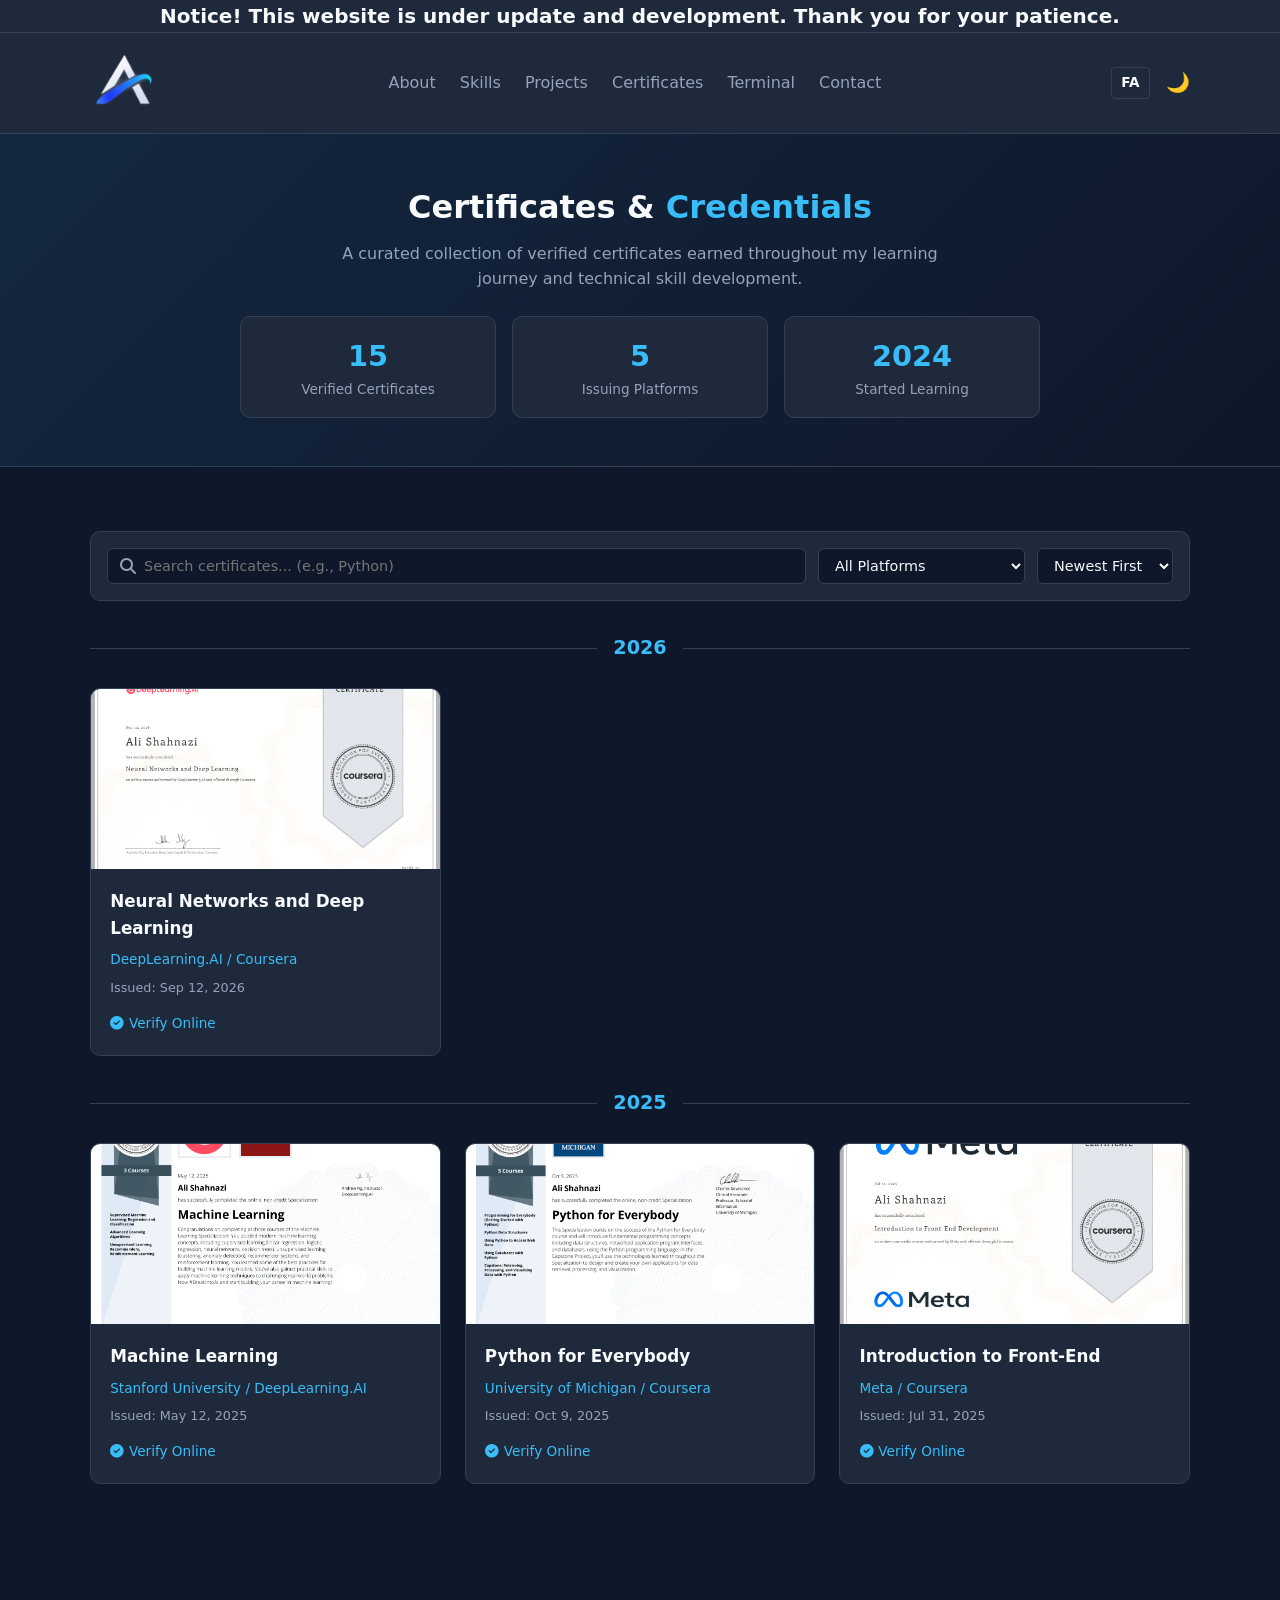
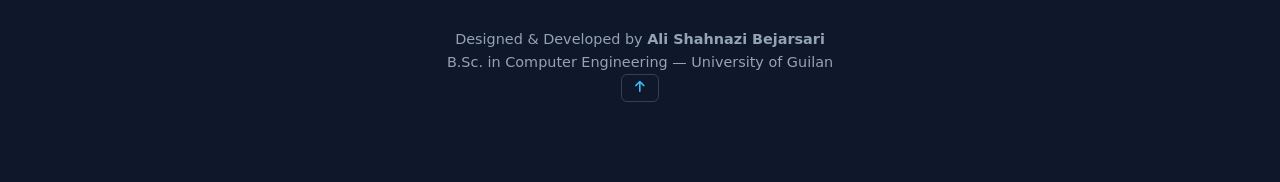
==== certificates-en.html @ c59d157f "Initial commit: baseline portfolio version" ====
<!DOCTYPE html>
<html lang="en" dir="ltr">
<head>
    <meta charset="UTF-8">
    <meta name="viewport" content="width=device-width, initial-scale=1.0">
    <title>Certificates | Ali Shahnazi Bejarsari</title>
    <link rel="icon" type="image/png" href="photos/Neon Ribbon A App Icon.png">
    <link rel="stylesheet" href="assets/css/style.css">
    <link rel="stylesheet" href="https://cdnjs.cloudflare.com/ajax/libs/font-awesome/6.4.0/css/all.min.css">
</head>
<body>

<nav class="header">
    <h1 class="Update">Notice! This website is under update and development. Thank you for your patience.</h1>
</nav>

<header class="header">
    <div class="container nav-container">
        <div class="logo">
            <a href="index-en.html"><img src="photos/Logo TP.png" alt="Ali Shahnazi Logo"></a>
        </div>
        <nav>
            <ul class="nav-links">
                <li><a href="index-en.html#about">About</a></li>
                <li><a href="index-en.html#skills">Skills</a></li>
                <li><a href="index-en.html#projects">Projects</a></li>
                <li><a href="certificates-en.html" class="active">Certificates</a></li>
                <li><a href="index-en.html#terminal">Terminal</a></li>
                <li><a href="index-en.html#contact">Contact</a></li>
            </ul>
        </nav>
        <div class="header-actions">
            <a href="certificates.html" class="lang-switch-btn">FA</a>
            <button id="theme-toggle" class="theme-btn">🌙</button>
        </div>
    </div>
</header>

<main>


    <section class="page-hero">
        <h1>Certificates & <span class="highlight">Credentials</span></h1>
        <p>A curated collection of verified certificates earned throughout my learning journey and technical skill development.</p>
        <div class="stats-banner">
            <div class="stat-box">
                <div class="num">15</div>
                <div class="label">Verified Certificates</div>
            </div>
            <div class="stat-box">
                <div class="num">5</div>
                <div class="label">Issuing Platforms</div>
            </div>
            <div class="stat-box">
                <div class="num">2024</div>
                <div class="label">Started Learning</div>
            </div>
        </div>
    </section>

    <div class="container">


        <div class="cert-toolbar">
            <div class="search-box">
                <i class="fas fa-search"></i>
                <input type="text" id="certSearch" placeholder="Search certificates... (e.g., Python)">
            </div>
            <select id="certFilter">
                <option value="all">All Platforms</option>
                <option value="coursera">Coursera</option>
                <option value="deeplearning">DeepLearning.AI</option>
                <option value="michigan">University of Michigan</option>
                <option value="meta">Meta</option>
                <option value="stanford">Stanford University</option>
                <option value="ibm">IBM</option>
                <option value="google">Google</option>
            </select>
            <select id="certSort">
                <option value="newest">Newest First</option>
                <option value="oldest">Oldest First</option>
                <option value="alpha">Alphabetical</option>
            </select>
        </div>


        <div id="certContainer" class="certificates-grid-full">


            <div class="cert-year-group" data-year="2026">
                <h3 class="year-divider"><span>2026</span></h3>
                <div class="cert-grid-inner">

                    <div class="cert-card-big" data-title="Neural Networks and Deep Learning" data-issuer="deeplearning" data-date="2026-09-12">
                        <div class="cert-img-box" onclick="openCertModal('certificates/Neural Network.png')">
                            <img src="certificates/Neural Network.png" alt="Neural Networks and Deep Learning">
                        </div>
                        <div class="cert-info">
                            <h3>Neural Networks and Deep Learning</h3>
                            <p class="cert-issuer">DeepLearning.AI / Coursera</p>
                            <span class="cert-date">Issued: Sep 12, 2026</span>
                            <div class="cert-actions">
                                <a href="https://coursera.org/verify/DY2U1D3DS61P" target="_blank" class="verify-link">
                                    <i class="fas fa-check-circle"></i> Verify Online
                                </a>
                            </div>
                        </div>
                    </div>

                </div>
            </div>

            <div class="cert-year-group" data-year="2025">
                <h3 class="year-divider"><span>2025</span></h3>
                <div class="cert-grid-inner">

                    <div class="cert-card-big" data-title="Machine Learning" data-issuer="stanford" data-date="2025-05-12">
                        <div class="cert-img-box" onclick="openCertModal('certificates/Machine Learning.png')">
                            <img src="certificates/Machine Learning.png" alt="Machine Learning">
                        </div>
                        <div class="cert-info">
                            <h3>Machine Learning</h3>
                            <p class="cert-issuer">Stanford University / DeepLearning.AI</p>
                            <span class="cert-date">Issued: May 12, 2025</span>
                            <div class="cert-actions">
                                <a href="https://coursera.org/verify/specialization/K7LBCCPP1VZM" target="_blank" class="verify-link">
                                    <i class="fas fa-check-circle"></i> Verify Online
                                </a>
                            </div>
                        </div>
                    </div>

                    <div class="cert-card-big" data-title="Python for Everybody" data-issuer="michigan" data-date="2025-10-09">
                        <div class="cert-img-box" onclick="openCertModal('certificates/Python for Everybody.png')">
                            <img src="certificates/Python for Everybody.png" alt="Python for Everybody">
                        </div>
                        <div class="cert-info">
                            <h3>Python for Everybody</h3>
                            <p class="cert-issuer">University of Michigan / Coursera</p>
                            <span class="cert-date">Issued: Oct 9, 2025</span>
                            <div class="cert-actions">
                                <a href="https://coursera.org/verify/specialization/9C0IYNSYA5UR" target="_blank" class="verify-link">
                                    <i class="fas fa-check-circle"></i> Verify Online
                                </a>
                            </div>
                        </div>
                    </div>

                    <div class="cert-card-big" data-title="Introduction to Front-End" data-issuer="meta" data-date="2025-07-31">
                        <div class="cert-img-box" onclick="openCertModal('certificates/Intruduction to Front-End development.png')">
                            <img src="certificates/Intruduction to Front-End development.png" alt="Introduction to Front-End">
                        </div>
                        <div class="cert-info">
                            <h3>Introduction to Front-End</h3>
                            <p class="cert-issuer">Meta / Coursera</p>
                            <span class="cert-date">Issued: Jul 31, 2025</span>
                            <div class="cert-actions">
                                <a href="https://coursera.org/verify/VGRVYNC6VO10" target="_blank" class="verify-link">
                                    <i class="fas fa-check-circle"></i> Verify Online
                                </a>
                            </div>
                        </div>
                    </div>

                </div>
            </div>

        </div>


        <div class="no-result" id="noResult">
            <i class="fas fa-search"></i>
            <h3>No certificates found</h3>
            <p>Try changing your search or filter.</p>
        </div>

    </div>

</main>

<footer class="footer">
    <div class="container footer-content">
        <div class="footer-left">
            <p class="footer-signature">Designed & Developed by <strong>Ali Shahnazi Bejarsari</strong></p>
            <p class="footer-subtext">B.Sc. in Computer Engineering — University of Guilan</p>
        </div>
        <div class="footer-right">
            <a href="index-en.html" class="back-to-top" title="Back to home">
                <i class="fas fa-arrow-up"></i>
            </a>
        </div>
    </div>
</footer>


<div id="cert-modal" class="cert-modal" onclick="closeCertModal()">
    <span class="cert-modal-close">&times;</span>
    <img id="cert-modal-img" class="cert-modal-content" alt="Certificate">
</div>

<script src="assets/js/main.js"></script>
<script src="assets/js/certificates.js"></script>

</body>
</html>
---- assets/css/style.css ----
:root {
    --bg-color: #0f172a;
    --card-bg: #1e293b;
    --text-color: #f8fafc;
    --text-muted: #94a3b8;
    --primary-color: #38bdf8;
    --primary-hover: #0ea5e9;
    --border-color: #334155;
}

[data-theme="light"] {
    --bg-color: #f8fafc;
    --card-bg: #ffffff;
    --text-color: #0f172a;
    --text-muted: #64748b;
    --primary-color: #0284c7;
    --primary-hover: #0369a1;
    --border-color: #e2e8f0;
}

* {
    margin: 0;
    padding: 0;
    box-sizing: border-box;
    scroll-behavior: smooth;
    font-family: system-ui, -apple-system, sans-serif;
}

body {
    background-color: var(--bg-color);
    color: var(--text-color);
    line-height: 1.6;
    transition: background-color 0.3s, color 0.3s;
}

.container {
    width: 90%;
    max-width: 1100px;
    margin: 0 auto;
    padding: 2rem 0;
}


.header {
    background-color: var(--card-bg);
    border-bottom: 1px solid var(--border-color);
    position: sticky;
    top: 0;
    z-index: 1000;
}

.nav-container {
    display: flex;
    justify-content: space-between;
    align-items: center;
    padding: 1rem 0;
}


.logo {
    display: flex;
    align-items: center;
}

.logo img {
    height: 60px;      
    width: auto;      
    border-radius: 6px; 
    object-fit: contain;
}

.nav-links {
    display: flex;
    list-style: none;
    gap: 1.5rem;
}

.nav-links a {
    text-decoration: none;
    color: var(--text-muted);
    transition: color 0.2s;
}

.nav-links a:hover {
    color: var(--primary-color);
}

.theme-btn {
    background: none;
    border: none;
    cursor: pointer;
    font-size: 1.2rem;
}


.hero {
    text-align: center;
    padding: 5rem 1rem;
}

.hero h1 {
    font-size: 2.5rem;
    margin-bottom: 1rem;
}

.highlight {
    color: var(--primary-color);
}

.hero p {
    color: var(--text-muted);
    font-size: 1.2rem;
    margin-bottom: 2rem;
}

.hero-btns {
    display: flex;
    justify-content: center;
    gap: 1rem;
}

.btn {
    padding: 0.75rem 1.5rem;
    border-radius: 6px;
    text-decoration: none;
    font-weight: bold;
    cursor: pointer;
    border: none;
    transition: background 0.2s;
}

.primary-btn {
    background-color: var(--primary-color);
    color: #ffffff;
}

.primary-btn:hover {
    background-color: var(--primary-hover);
}

.secondary-btn {
    background-color: transparent;
    color: var(--text-color);
    border: 1px solid var(--border-color);
}


.section {
    border-bottom: 1px solid var(--border-color);
}

.section h2 {
    margin-bottom: 1.5rem;
    font-size: 1.8rem;
}


.skills-grid {
    display: flex;
    flex-wrap: wrap;
    gap: 1rem;
}

.skill-tag {
    background-color: var(--card-bg);
    border: 1px solid var(--border-color);
    padding: 0.5rem 1rem;
    border-radius: 8px;
    font-weight: 500;
}


.projects-grid {
    display: grid;
    grid-template-columns: repeat(auto-fit, minmax(280px, 1fr));
    gap: 1.5rem;
}

.project-card {
    background-color: var(--card-bg);
    border: 1px solid var(--border-color);
    border-radius: 8px;
    padding: 1.5rem;
}

.project-card h3 {
    margin-bottom: 0.5rem;
}

.project-card p {
    color: var(--text-muted);
    font-size: 0.95rem;
    margin-bottom: 1rem;
}

.terminal-box {
    background-color: #000000;
    border: 1px solid var(--border-color);
    border-radius: 8px;
    overflow: hidden;
    color: #00ff00;
    font-family: monospace;
}

.terminal-header {
    background-color: #1e1e1e;
    padding: 0.5rem 1rem;
    display: flex;
    align-items: center;
    gap: 0.5rem;
}

.dot {
    width: 12px;
    height: 12px;
    border-radius: 50%;
    display: inline-block;
}

.red { background-color: #ff5f56; }
.yellow { background-color: #ffbd2e; }
.green { background-color: #27c93f; }

.terminal-title {
    margin-right: auto;
    color: #888;
    font-size: 0.85rem;
}

.terminal-body {
    padding: 1rem;
    height: 150px;
    overflow-y: auto;
    font-size: 0.9rem;
}

.terminal-input-line {
    display: flex;
    align-items: center;
    padding: 0.5rem 1rem;
    background-color: #111;
    border-top: 1px solid #222;
    gap: 0.5rem;
}

#terminal-input {
    background: none;
    border: none;
    color: #00ff00;
    outline: none;
    width: 100%;
    font-family: monospace;
    font-size: 0.9rem;
}

.cmd-highlight {
    color: #ffff00;
}


.contact-form {
    display: flex;
    flex-direction: column;
    gap: 1rem;
    max-width: 500px;
}

.contact-form input, .contact-form textarea {
    padding: 0.75rem;
    border-radius: 6px;
    border: 1px solid var(--border-color);
    background-color: var(--card-bg);
    color: var(--text-color);
    outline: none;
}

footer {
    text-align: center;
    padding: 3rem;
    color: var(--text-muted);
    font-size: 0.9rem;
}


.social-links-container {
    text-align: center;
    margin-top: 3rem;
    padding: 2rem 0;
}

.social-links-container h3 {
    font-size: 0.95rem;
    color: var(--text-muted);
    font-weight: 500;
    margin-bottom: 1.25rem;
    text-transform: uppercase;
    letter-spacing: 1px;
}

.social-grid-minimal {
    display: flex;
    justify-content: center;
    flex-wrap: wrap;
    gap: 0.75rem;
}

.social-icon {
    width: 44px;
    height: 44px;
    border-radius: 50%;
    background: var(--card-bg);
    border: 1px solid var(--border-color);
    display: flex;
    align-items: center;
    justify-content: center;
    color: var(--text-muted);
    font-size: 1.1rem;
    text-decoration: none;
    transition: all 0.25s ease;
}

.social-icon:hover {
    transform: translateY(-4px);
    color: #fff;
    box-shadow: 0 6px 15px rgba(0, 0, 0, 0.25);
}


.social-icon.linkedin:hover { background: #0a66c2; border-color: #0a66c2; }
.social-icon.telegram:hover { background: #229ed9; border-color: #229ed9; }
.social-icon.whatsapp:hover { background: #25d366; border-color: #25d366; }
.social-icon.instagram:hover { background: #e4405f; border-color: #e4405f; }
.social-icon.twitter:hover { background: #1da1f2; border-color: #1da1f2; }
.social-icon.github:hover { background: #333; border-color: #333; }


@media (max-width: 500px) {
    .social-icon {
        width: 40px;
        height: 40px;
        font-size: 1rem;
    }
    .social-grid-minimal {
        gap: 0.6rem;
    }
}

.back-to-top {
    display: inline-flex; 
    align-items: center;
    gap: 0.4rem;
    padding: 0.4rem 0.8rem; 
    background-color: var(--bg-color);
    border: 1px solid var(--border-color);
    border-radius: 6px;
    color: var(--text-color);
    text-decoration: none;
    font-size: 0.8rem; 
    font-weight: 500;
    transition: all 0.25s ease;
}
.back-to-top i {
    color: var(--primary-color);
    transition: transform 0.25s ease;
}


.back-to-top:hover {
    border-color: var(--primary-color);
    background-color: var(--card-bg);
    transform: translateY(-2px);
}

.back-to-top:hover i {
    transform: translateY(-3px); 
}


.header-actions {
    display: flex;
    align-items: center;
    gap: 1rem;
}

.lang-switch-btn {
    text-decoration: none;
    color: var(--text-color);
    border: 1px solid var(--border-color);
    padding: 0.25rem 0.6rem;
    border-radius: 4px;
    font-size: 0.85rem;
    font-weight: 600;
    transition: all 0.2s ease;
}

.lang-switch-btn:hover {
    border-color: var(--primary-color);
    color: var(--primary-color);
}


html[dir="ltr"] .terminal-title {
    margin-left: auto;
    margin-right: 0;
}

html[dir="ltr"] .terminal-input-line span {
    margin-right: 0.5rem;
}


.hero-content {
    display: flex;
    align-items: center;
    justify-content: space-between;
    gap: 3rem;
    padding: 3rem 0;
}

.hero-text {
    flex: 1;
}

.hero-image {
    flex-shrink: 0;
}

.hero-image img {
    width: 220px;
    height: 220px;
    object-fit: cover;
    border-radius: 50%; 
    border: 3px solid var(--primary-color);
    box-shadow: 0 10px 25px rgba(0, 0, 0, 0.2);
    transition: transform 0.3s ease, box-shadow 0.3s ease;
}

.hero-image img:hover {
    transform: scale(1.03);
    box-shadow: 0 15px 30px rgba(56, 189, 248, 0.25);
}


@media (max-width: 768px) {
    .hero-content {
        flex-direction: column-reverse; 
        text-align: center;
        gap: 2rem;
    }

    .hero-image img {
        width: 170px;
        height: 170px;
    }

    .hero-btns {
        justify-content: center;
    }
}


.chat-widget-container {
    position: fixed;
    bottom: 25px;
    left: 25px;
    z-index: 1005;
    font-family: inherit;
}

.chat-toggle-btn {
    width: 55px;
    height: 55px;
    border-radius: 50%;
    background-color: var(--primary-color);
    color: #ffffff;
    border: none;
    font-size: 1.5rem;
    cursor: pointer;
    box-shadow: 0 4px 15px rgba(0, 0, 0, 0.3);
    display: flex;
    align-items: center;
    justify-content: center;
    transition: transform 0.3s ease, background-color 0.2s;
}

.chat-toggle-btn:hover {
    transform: scale(1.08);
    background-color: var(--primary-hover);
}

.chat-window {
    position: absolute;
    bottom: 75px;
    left: 0;
    width: 320px;
    height: 400px;
    background-color: var(--card-bg);
    border: 1px solid var(--border-color);
    border-radius: 12px;
    box-shadow: 0 10px 30px rgba(0, 0, 0, 0.3);
    display: flex;
    flex-direction: column;
    overflow: hidden;
    transition: all 0.3s ease;
}

.chat-window.hidden {
    opacity: 0;
    pointer-events: none;
    transform: translateY(20px);
}

.chat-header {
    background-color: var(--primary-color);
    color: #ffffff;
    padding: 0.75rem 1rem;
    display: flex;
    justify-content: space-between;
    align-items: center;
    font-weight: bold;
    font-size: 0.95rem;
}

#chat-close-btn {
    background: none;
    border: none;
    color: #ffffff;
    font-size: 1.4rem;
    cursor: pointer;
    line-height: 1;
}

.chat-body {
    flex: 1;
    padding: 1rem;
    overflow-y: auto;
    display: flex;
    flex-direction: column;
    gap: 0.75rem;
    font-size: 0.9rem;
}

.message {
    padding: 0.6rem 0.8rem;
    border-radius: 8px;
    max-width: 85%;
    word-wrap: break-word;
    line-height: 1.4;
}

.bot-message {
    background-color: var(--border-color);
    color: var(--text-color);
    align-self: flex-start;
}

.user-message {
    background-color: var(--primary-color);
    color: #ffffff;
    align-self: flex-end;
}

.chat-input-area {
    display: flex;
    padding: 0.75rem;
    border-top: 1px solid var(--border-color);
    background-color: var(--bg-color);
    gap: 0.5rem;
}

.chat-input-area input {
    flex: 1;
    padding: 0.5rem 0.75rem;
    border: 1px solid var(--border-color);
    border-radius: 6px;
    background-color: var(--card-bg);
    color: var(--text-color);
    outline: none;
    font-size: 0.85rem;
}

.chat-input-area button {
    background-color: var(--primary-color);
    color: #ffffff;
    border: none;
    padding: 0.5rem 0.75rem;
    border-radius: 6px;
    cursor: pointer;
    transition: background-color 0.2s;
}

.chat-input-area button:hover {
    background-color: var(--primary-hover);
}


.certificates-grid {
    display: grid;
    grid-template-columns: repeat(auto-fit, minmax(280px, 1fr));
    gap: 1.5rem;
    margin-top: 1.5rem;
}

.cert-card {
    background-color: var(--card-bg);
    border: 1px solid var(--border-color);
    border-radius: 10px;
    overflow: hidden;
    transition: transform 0.3s ease, border-color 0.3s ease, box-shadow 0.3s ease;
}

.cert-card:hover {
    transform: translateY(-5px);
    border-color: var(--primary-color);
    box-shadow: 0 10px 20px rgba(0, 0, 0, 0.2);
}

.cert-img-box {
    width: 100%;
    height: 180px;
    overflow: hidden;
    background-color: #000;
    cursor: pointer;
}

.cert-img-box img {
    width: 100%;
    height: 100%;
    object-fit:cover;
    transition: transform 0.3s ease, opacity 0.3s ease;
}

.cert-img-box:hover img {
    transform: scale(1.05);
    opacity: 0.9;
}

.cert-info {
    padding: 1.2rem;
}

.cert-info h3 {
    font-size: 1.05rem;
    margin-bottom: 0.5rem;
    color: var(--text-color);
}

.cert-issuer {
    font-size: 0.85rem;
    color: var(--primary-color);
    margin-bottom: 0.4rem;
}

.cert-date {
    font-size: 0.8rem;
    color: var(--text-muted);
}


.cert-modal {
    display: none;
    position: fixed;
    z-index: 2000;
    padding-top: 50px;
    left: 0;
    top: 0;
    width: 100%;
    height: 100%;
    background-color: rgba(0, 0, 0, 0.85);
    backdrop-filter: blur(5px);
}

.cert-modal-content {
    margin: auto;
    display: block;
    max-width: 85%;
    max-height: 80vh;
    border-radius: 8px;
    box-shadow: 0 0 25px rgba(0, 0, 0, 0.5);
    animation: zoomIn 0.25s ease;
}

@keyframes zoomIn {
    from { transform: scale(0.8); opacity: 0; }
    to { transform: scale(1); opacity: 1; }
}

.cert-modal-close {
    position: absolute;
    top: 20px;
    right: 35px;
    color: #fff;
    font-size: 40px;
    font-weight: bold;
    cursor: pointer;
}

.Update{
    text-align: center;
    font-size: 20px;
    text-decoration-color: #0284c7;
    
}



.cert-preview-header {
    display: flex;
    justify-content: space-between;
    align-items: center;
    flex-wrap: wrap;
    gap: 1rem;
    margin-bottom: 1.5rem;
}
.cert-preview-header h2 { margin-bottom: 0.3rem; }
.cert-preview-header p {
    color: var(--text-muted);
    font-size: 0.95rem;
}


.stats-mini {
    display: flex;
    gap: 1.5rem;
    flex-wrap: wrap;
    margin-bottom: 1.5rem;
    padding: 1rem 1.25rem;
    background: var(--card-bg);
    border: 1px solid var(--border-color);
    border-radius: 10px;
}
.stats-mini .stat-item {
    display: flex;
    text-align: center;
    flex-direction: column;
}
.stats-mini .stat-item .num {
    font-size: 1.4rem;
    font-weight: bold;
    color: var(--primary-color);
    line-height: 1.2;
}
.stats-mini .stat-item .lbl {
    font-size: 0.8rem;
    color: var(--text-muted);
}


.cert-list {
    display: grid;
    grid-template-columns: repeat(auto-fit, minmax(400px, 1fr));
    gap: 1rem;
}

.cert-list-item {
    display: flex;
    align-items: center;
    gap: 1rem;
    background: var(--card-bg);
    border: 1px solid var(--border-color);
    border-radius: 10px;
    padding: 0.9rem;
    transition: border-color 0.2s, transform 0.2s, box-shadow 0.2s;
}
.cert-list-item:hover {
    border-color: var(--primary-color);
    transform: translateX(-3px);
    box-shadow: 0 5px 15px rgba(56, 189, 248, 0.1);
}

.cert-list-item .thumb {
    width: 90px;
    height: 65px;
    border-radius: 6px;
    flex-shrink: 0;
    background: linear-gradient(135deg, #1e293b, #0f172a);
    display: flex;
    align-items: center;
    justify-content: center;
    color: var(--primary-color);
    font-size: 1.5rem;
    overflow: hidden;
}

.cert-list-item .thumb img {
    width: 100%;
    height: 100%;
    object-fit: cover;
    transition: transform 0.3s ease;
}

.cert-list-item:hover .thumb img {
    transform: scale(1.08);
}
.cert-list-item .info {
    flex: 1;
    min-width: 0;
}
.cert-list-item .info h3 {
    font-size: 1rem;
    margin-bottom: 0.3rem;
}
.cert-list-item .info .meta {
    display: flex;
    flex-wrap: wrap;
    gap: 0.75rem;
    font-size: 0.8rem;
    color: var(--text-muted);
}
.cert-list-item .info .meta .issuer {
    color: var(--primary-color);
}
.verify-badge {
    color: #22c55e;
    font-size: 0.8rem;
    text-decoration: none;
    white-space: nowrap;
    display: inline-flex;
    align-items: center;
    gap: 0.3rem;
    transition: opacity 0.2s;
}
.verify-badge:hover { opacity: 0.8; }


.cert-list-preview {
    position: relative;
}
.cert-list-preview::after {
    content: "";
    position: absolute;
    bottom: -1px;
    left: 0;
    right: 0;
    height: 70px;
    background: linear-gradient(to top, var(--bg-color), transparent);
    pointer-events: none;
}


@media (max-width: 768px) {
    .cert-preview-header {
        flex-direction: column;
        align-items: flex-start;
    }
    .cert-list {
        grid-template-columns: 1fr;
    }
}
@media (max-width: 500px) {
    .cert-list-item .thumb {
        width: 70px;
        height: 55px;
    }
    .stats-mini {
        gap: 1rem;
    }
}


.page-hero {
    text-align: center;
    padding: 3rem 1rem;
    background: linear-gradient(135deg, rgba(56,189,248,0.1), transparent);
    border-bottom: 1px solid var(--border-color);
}
.page-hero h1 {
    font-size: 2rem;
    margin-bottom: 0.5rem;
}
.page-hero .highlight {
    color: var(--primary-color);
}
.page-hero p {
    color: var(--text-muted);
    max-width: 600px;
    margin: 0 auto 1.5rem;
}


.stats-banner {
    display: grid;
    grid-template-columns: repeat(auto-fit, minmax(150px, 1fr));
    gap: 1rem;
    max-width: 800px;
    margin: 0 auto;
}
.stat-box {
    background: var(--card-bg);
    border: 1px solid var(--border-color);
    border-radius: 10px;
    padding: 1rem;
    text-align: center;
}
.stat-box .num {
    font-size: 1.8rem;
    font-weight: bold;
    color: var(--primary-color);
}
.stat-box .label {
    font-size: 0.85rem;
    color: var(--text-muted);
}


.cert-toolbar {
    display: flex;
    flex-wrap: wrap;
    gap: 0.75rem;
    margin: 2rem 0 1.5rem;
    padding: 1rem;
    background: var(--card-bg);
    border: 1px solid var(--border-color);
    border-radius: 10px;
    position: sticky;
    top: 80px;
    z-index: 500;
}
.search-box {
    flex: 1;
    min-width: 200px;
    display: flex;
    align-items: center;
    gap: 0.5rem;
    background: var(--bg-color);
    border: 1px solid var(--border-color);
    border-radius: 6px;
    padding: 0.5rem 0.75rem;
    transition: border-color 0.2s;
}
.search-box:focus-within {
    border-color: var(--primary-color);
}
.search-box input {
    flex: 1;
    background: none;
    border: none;
    color: var(--text-color);
    outline: none;
    font-size: 0.9rem;
}
.search-box i {
    color: var(--text-muted);
}
.cert-toolbar select {
    background: var(--bg-color);
    border: 1px solid var(--border-color);
    color: var(--text-color);
    padding: 0.5rem 0.75rem;
    border-radius: 6px;
    cursor: pointer;
    font-size: 0.9rem;
    outline: none;
    transition: border-color 0.2s;
}
.cert-toolbar select:focus {
    border-color: var(--primary-color);
}


.cert-year-group {
    margin-bottom: 2rem;
}
.year-divider {
    display: flex;
    align-items: center;
    gap: 1rem;
    margin: 2rem 0 1.5rem;
    color: var(--primary-color);
    font-size: 1.2rem;
    font-weight: bold;
}
.year-divider::before,
.year-divider::after {
    content: "";
    flex: 1;
    height: 1px;
    background: var(--border-color);
}


.cert-grid-inner {
    display: grid;
    grid-template-columns: repeat(auto-fill, minmax(280px, 1fr));
    gap: 1.5rem;
}

.cert-card-big {
    background-color: var(--card-bg);
    border: 1px solid var(--border-color);
    border-radius: 10px;
    overflow: hidden;
    transition: transform 0.3s ease, border-color 0.3s ease, box-shadow 0.3s ease;
    display: flex;
    flex-direction: column;
}
.cert-card-big:hover {
    transform: translateY(-5px);
    border-color: var(--primary-color);
    box-shadow: 0 10px 20px rgba(0, 0, 0, 0.2);
}

.cert-card-big .cert-img-box {
    width: 100%;
    height: 180px;
    overflow: hidden;
    background-color: #000;
    cursor: pointer;
}
.cert-card-big .cert-img-box img {
    width: 100%;
    height: 100%;
    object-fit: cover;
    transition: transform 0.3s ease, opacity 0.3s ease;
}
.cert-card-big .cert-img-box:hover img {
    transform: scale(1.05);
    opacity: 0.9;
}

.cert-card-big .cert-info {
    padding: 1.2rem;
    display: flex;
    flex-direction: column;
    flex: 1;
}
.cert-card-big .cert-info h3 {
    font-size: 1.05rem;
    margin-bottom: 0.5rem;
    color: var(--text-color);
}
.cert-card-big .cert-issuer {
    font-size: 0.85rem;
    color: var(--primary-color);
    margin-bottom: 0.4rem;
}
.cert-card-big .cert-date {
    font-size: 0.8rem;
    color: var(--text-muted);
}
.cert-card-big .cert-actions {
    margin-top: auto;
    padding-top: 0.75rem;
}
.cert-card-big .verify-link {
    display: inline-flex;
    align-items: center;
    gap: 0.3rem;
    font-size: 0.85rem;
    color: var(--primary-color);
    text-decoration: none;
    transition: opacity 0.2s;
}
.cert-card-big .verify-link:hover {
    opacity: 0.8;
    text-decoration: underline;
}


.no-result {
    text-align: center;
    padding: 3rem 1rem;
    color: var(--text-muted);
    display: none;
}
.no-result.show {
    display: block;
}
.no-result i {
    font-size: 3rem;
    margin-bottom: 1rem;
    opacity: 0.5;
    display: block;
}
.no-result h3 {
    margin-bottom: 0.5rem;
    color: var(--text-color);
}


@media (max-width: 768px) {
    .page-hero h1 { font-size: 1.6rem; }
    .cert-toolbar {
        position: static;
        flex-direction: column;
    }
    .search-box { min-width: 100%; }
    .cert-toolbar select { width: 100%; }
}
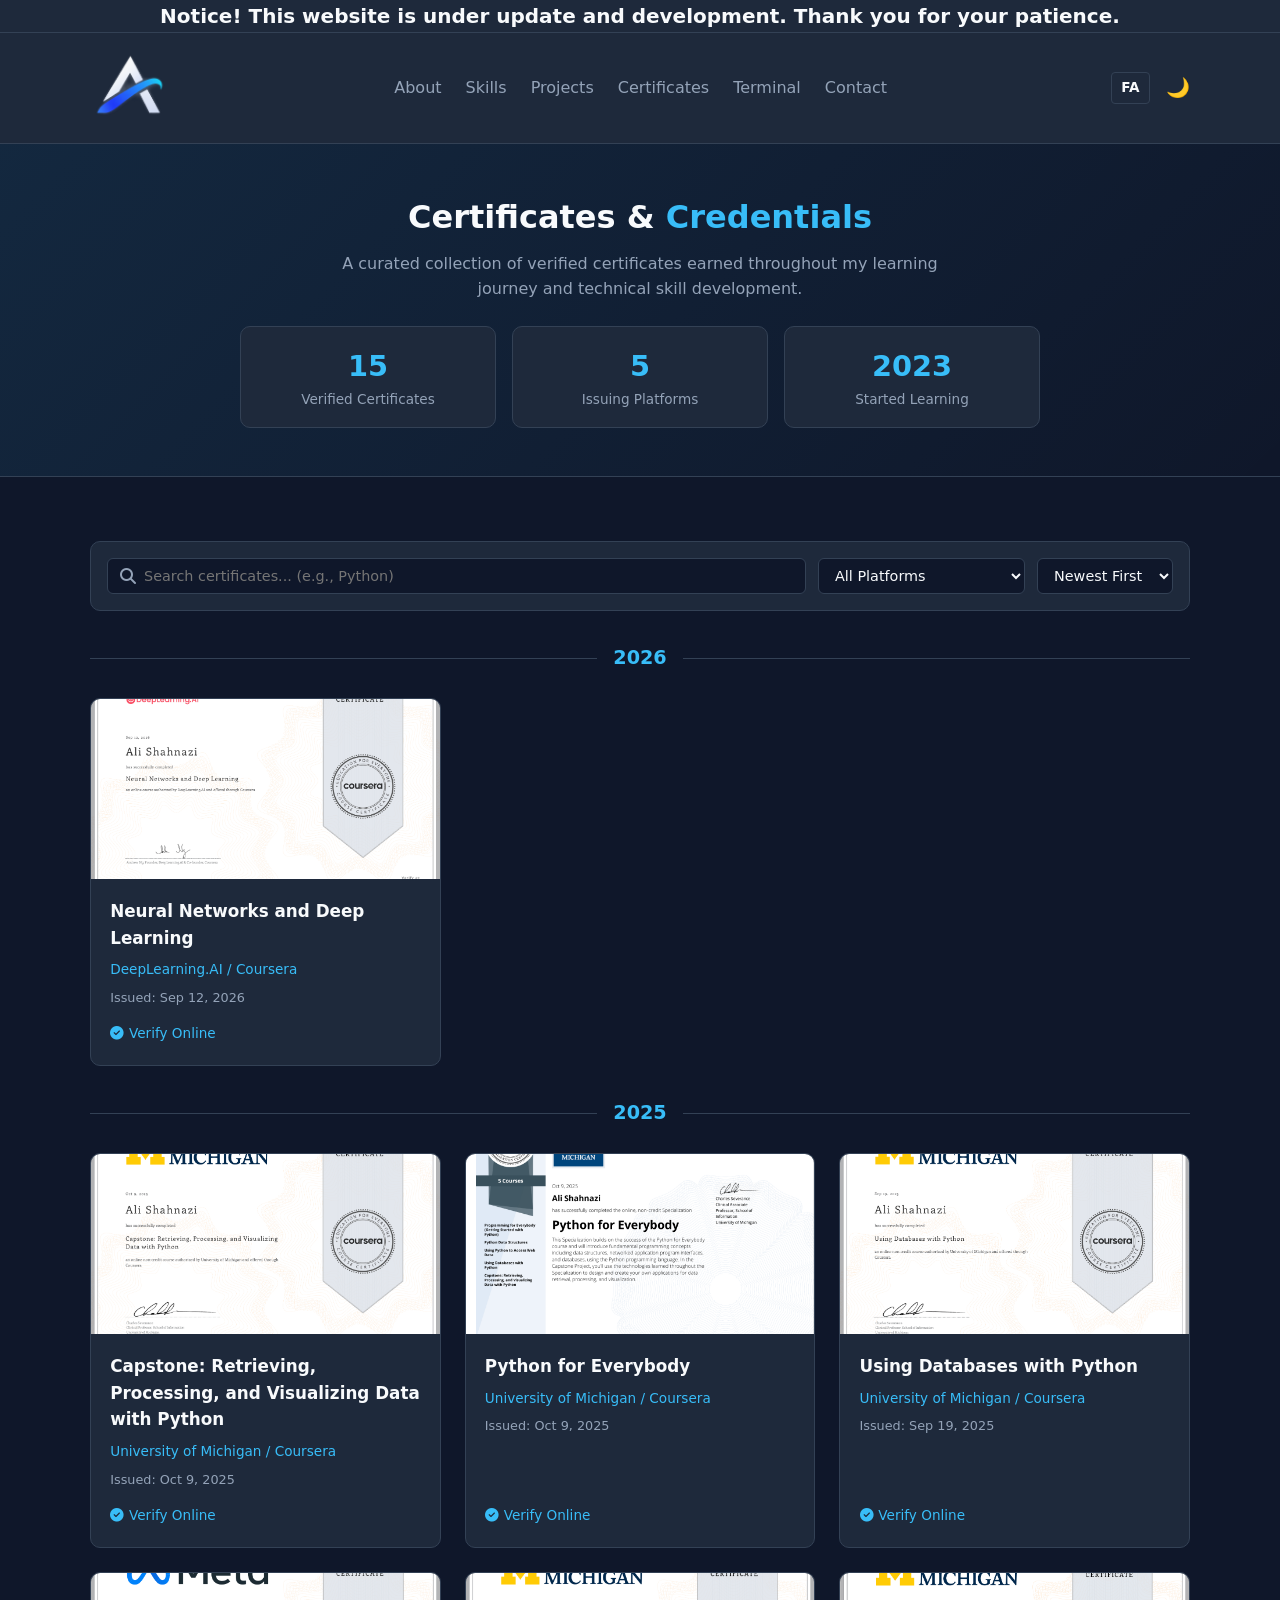
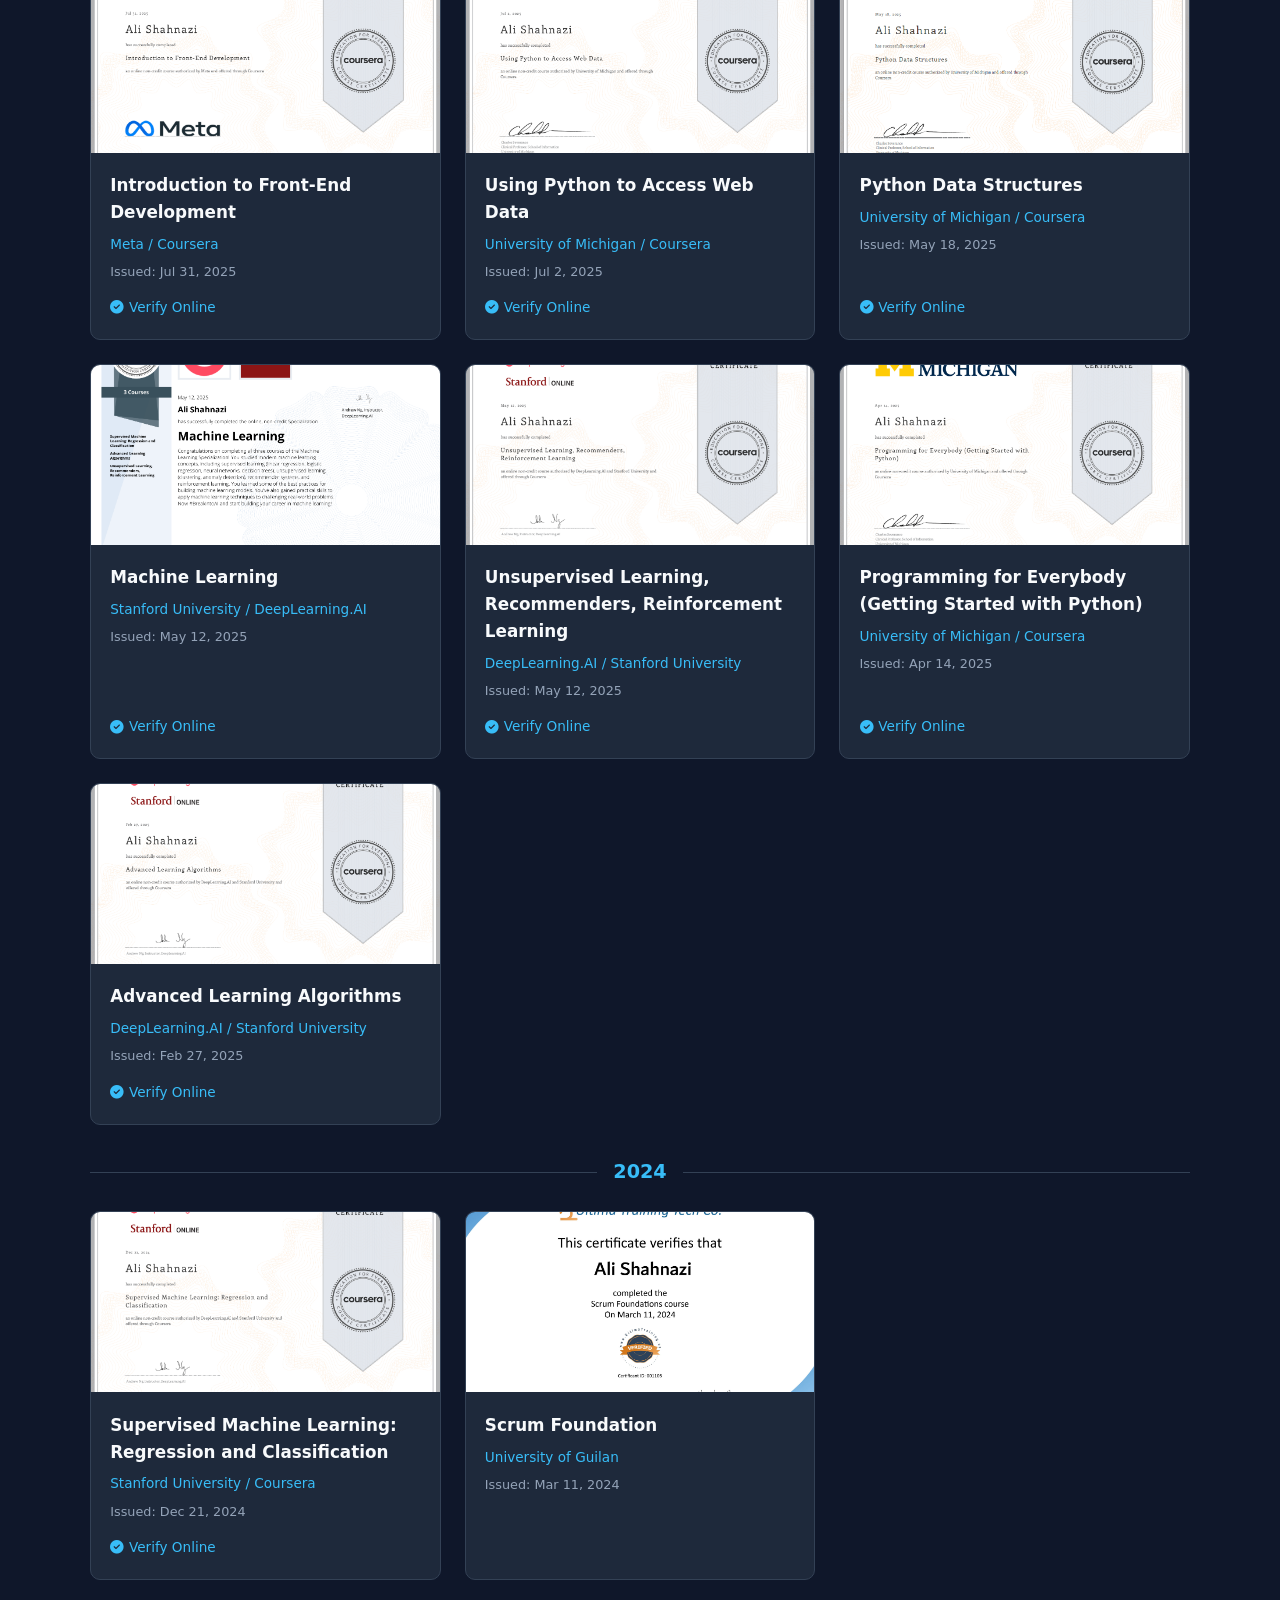
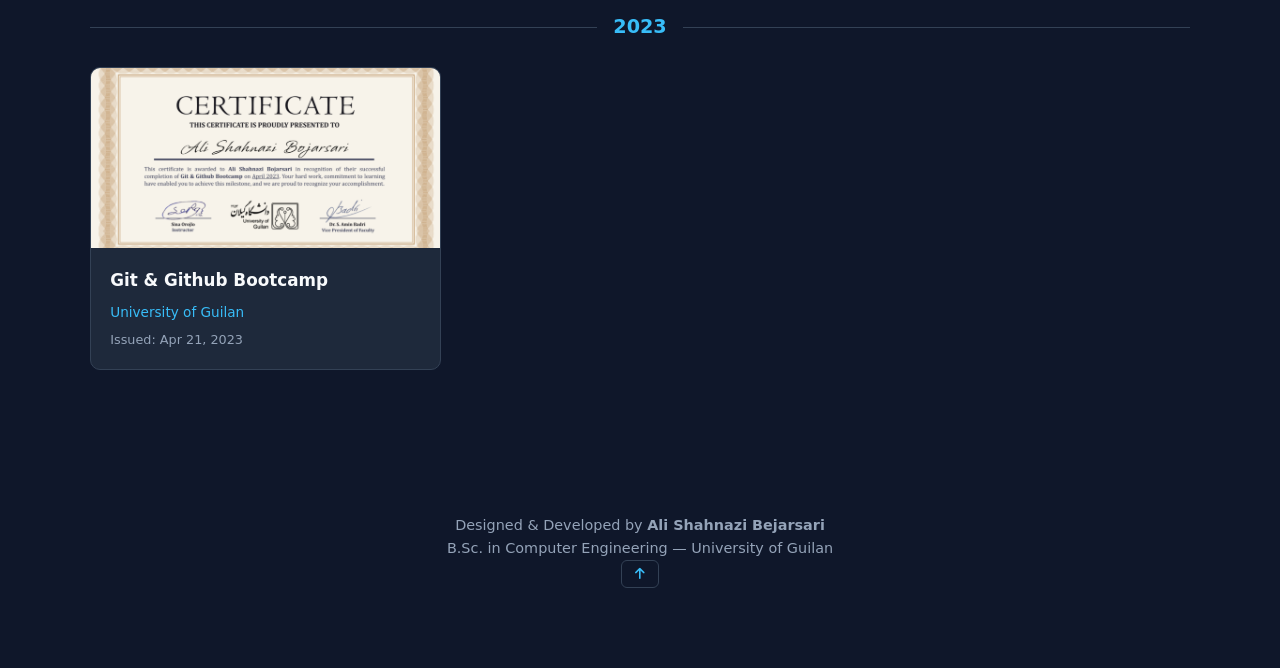
==== commit 44f7c4b5: "certificate page updated both in FA and in EN" ====
--- a/certificates-en.html
+++ b/certificates-en.html
@@ -38,7 +38,6 @@
 
 <main>
 
-
     <section class="page-hero">
         <h1>Certificates & <span class="highlight">Credentials</span></h1>
         <p>A curated collection of verified certificates earned throughout my learning journey and technical skill development.</p>
@@ -52,7 +51,7 @@
                 <div class="label">Issuing Platforms</div>
             </div>
             <div class="stat-box">
-                <div class="num">2024</div>
+                <div class="num">2023</div>
                 <div class="label">Started Learning</div>
             </div>
         </div>
@@ -68,13 +67,13 @@
             </div>
             <select id="certFilter">
                 <option value="all">All Platforms</option>
-                <option value="coursera">Coursera</option>
                 <option value="deeplearning">DeepLearning.AI</option>
                 <option value="michigan">University of Michigan</option>
                 <option value="meta">Meta</option>
                 <option value="stanford">Stanford University</option>
                 <option value="ibm">IBM</option>
                 <option value="google">Google</option>
+                <option value="University of Guilan">University of Guilan</option>
             </select>
             <select id="certSort">
                 <option value="newest">Newest First</option>
@@ -83,7 +82,6 @@
             </select>
         </div>
 
-
         <div id="certContainer" class="certificates-grid-full">
 
 
@@ -110,6 +108,7 @@
                 </div>
             </div>
 
+
             <div class="cert-year-group" data-year="2025">
                 <h3 class="year-divider"><span>2025</span></h3>
                 <div class="cert-grid-inner">
@@ -130,6 +129,70 @@
                         </div>
                     </div>
 
+                    <div class="cert-card-big" data-title="Advanced Learning Algorithms" data-issuer="stanford" data-date="2025-02-27">
+                        <div class="cert-img-box" onclick="openCertModal('certificates/Advanced learning Algorithm.png')">
+                            <img src="certificates/Advanced learning Algorithm.png" alt="Advanced Learning Algorithms">
+                        </div>
+                        <div class="cert-info">
+                            <h3>Advanced Learning Algorithms</h3>
+                            <p class="cert-issuer">DeepLearning.AI / Stanford University</p>
+                            <span class="cert-date">Issued: Feb 27, 2025</span>
+                            <div class="cert-actions">
+                                <a href="https://coursera.org/verify/ICVAX76G8OAM" target="_blank" class="verify-link">
+                                    <i class="fas fa-check-circle"></i> Verify Online
+                                </a>
+                            </div>
+                        </div>
+                    </div>
+
+                    <div class="cert-card-big" data-title="Capstone: Retrieving, Processing, and Visualizing Data with Python" data-issuer="michigan" data-date="2025-10-09">
+                        <div class="cert-img-box" onclick="openCertModal('certificates/Capstone.png')">
+                            <img src="certificates/Capstone.png" alt="Capstone: Retrieving, Processing, and Visualizing Data with Python">
+                        </div>
+                        <div class="cert-info">
+                            <h3>Capstone: Retrieving, Processing, and Visualizing Data with Python</h3>
+                            <p class="cert-issuer">University of Michigan / Coursera</p>
+                            <span class="cert-date">Issued: Oct 9, 2025</span>
+                            <div class="cert-actions">
+                                <a href="https://coursera.org/verify/3IRRXUR1NM7A" target="_blank" class="verify-link">
+                                    <i class="fas fa-check-circle"></i> Verify Online
+                                </a>
+                            </div>
+                        </div>
+                    </div>                    
+
+                    <div class="cert-card-big" data-title="Programming for Everybody (Getting Started with Python)" data-issuer="michigan" data-date="2025-04-14">
+                        <div class="cert-img-box" onclick="openCertModal('certificates/Programming for everybody.png')">
+                            <img src="certificates/Programming for everybody.png" alt="Programming for Everybody">
+                        </div>
+                        <div class="cert-info">
+                            <h3>Programming for Everybody (Getting Started with Python)</h3>
+                            <p class="cert-issuer">University of Michigan / Coursera</p>
+                            <span class="cert-date">Issued: Apr 14, 2025</span>
+                            <div class="cert-actions">
+                                <a href="https://coursera.org/verify/VSVTTV2OVV9R" target="_blank" class="verify-link">
+                                    <i class="fas fa-check-circle"></i> Verify Online
+                                </a>
+                            </div>
+                        </div>
+                    </div>       
+
+                    <div class="cert-card-big" data-title="Python Data Structures" data-issuer="michigan" data-date="2025-05-18">
+                        <div class="cert-img-box" onclick="openCertModal('certificates/Python Data Structures.png')">
+                            <img src="certificates/Python Data Structures.png" alt="Python Data Structures">
+                        </div>
+                        <div class="cert-info">
+                            <h3>Python Data Structures</h3>
+                            <p class="cert-issuer">University of Michigan / Coursera</p>
+                            <span class="cert-date">Issued: May 18, 2025</span>
+                            <div class="cert-actions">
+                                <a href="https://coursera.org/verify/XNLCEHXZ210S" target="_blank" class="verify-link">
+                                    <i class="fas fa-check-circle"></i> Verify Online
+                                </a>
+                            </div>
+                        </div>
+                    </div>       
+
                     <div class="cert-card-big" data-title="Python for Everybody" data-issuer="michigan" data-date="2025-10-09">
                         <div class="cert-img-box" onclick="openCertModal('certificates/Python for Everybody.png')">
                             <img src="certificates/Python for Everybody.png" alt="Python for Everybody">
@@ -146,12 +209,60 @@
                         </div>
                     </div>
 
-                    <div class="cert-card-big" data-title="Introduction to Front-End" data-issuer="meta" data-date="2025-07-31">
+                    <div class="cert-card-big" data-title="Unsupervised Learning, Recommenders, Reinforcement Learning" data-issuer="stanford" data-date="2025-05-12">
+                        <div class="cert-img-box" onclick="openCertModal('certificates/Unsupervised Learning.png')">
+                            <img src="certificates/Unsupervised Learning.png" alt="Unsupervised Learning">
+                        </div>
+                        <div class="cert-info">
+                            <h3>Unsupervised Learning, Recommenders, Reinforcement Learning</h3>
+                            <p class="cert-issuer">DeepLearning.AI / Stanford University</p>
+                            <span class="cert-date">Issued: May 12, 2025</span>
+                            <div class="cert-actions">
+                                <a href="https://coursera.org/verify/IT6B8UV7QOYC" target="_blank" class="verify-link">
+                                    <i class="fas fa-check-circle"></i> Verify Online
+                                </a>
+                            </div>
+                        </div>
+                    </div>
+
+                    <div class="cert-card-big" data-title="Using Databases with Python" data-issuer="michigan" data-date="2025-09-19">
+                        <div class="cert-img-box" onclick="openCertModal('certificates/Using databases with python.png')">
+                            <img src="certificates/Using databases with python.png" alt="Using Databases with Python">
+                        </div>
+                        <div class="cert-info">
+                            <h3>Using Databases with Python</h3>
+                            <p class="cert-issuer">University of Michigan / Coursera</p>
+                            <span class="cert-date">Issued: Sep 19, 2025</span>
+                            <div class="cert-actions">
+                                <a href="https://coursera.org/verify/2M7FELEECHJT" target="_blank" class="verify-link">
+                                    <i class="fas fa-check-circle"></i> Verify Online
+                                </a>
+                            </div>
+                        </div>
+                    </div>
+
+                    <div class="cert-card-big" data-title="Using Python to Access Web Data" data-issuer="michigan" data-date="2025-07-02">
+                        <div class="cert-img-box" onclick="openCertModal('certificates/Using Python to access web data.png')">
+                            <img src="certificates/Using Python to access web data.png" alt="Using Python to Access Web Data">
+                        </div>
+                        <div class="cert-info">
+                            <h3>Using Python to Access Web Data</h3>
+                            <p class="cert-issuer">University of Michigan / Coursera</p>
+                            <span class="cert-date">Issued: Jul 2, 2025</span>
+                            <div class="cert-actions">
+                                <a href="https://coursera.org/verify/V1D3PJTWJ16C" target="_blank" class="verify-link">
+                                    <i class="fas fa-check-circle"></i> Verify Online
+                                </a>
+                            </div>
+                        </div>
+                    </div>
+
+                    <div class="cert-card-big" data-title="Introduction to Front-End Development" data-issuer="meta" data-date="2025-07-31">
                         <div class="cert-img-box" onclick="openCertModal('certificates/Intruduction to Front-End development.png')">
-                            <img src="certificates/Intruduction to Front-End development.png" alt="Introduction to Front-End">
-                        </div>
-                        <div class="cert-info">
-                            <h3>Introduction to Front-End</h3>
+                            <img src="certificates/Intruduction to Front-End development.png" alt="Introduction to Front-End Development">
+                        </div>
+                        <div class="cert-info">
+                            <h3>Introduction to Front-End Development</h3>
                             <p class="cert-issuer">Meta / Coursera</p>
                             <span class="cert-date">Issued: Jul 31, 2025</span>
                             <div class="cert-actions">
@@ -159,6 +270,59 @@
                                     <i class="fas fa-check-circle"></i> Verify Online
                                 </a>
                             </div>
+                        </div>
+                    </div>
+
+                </div>
+            </div>
+
+
+            <div class="cert-year-group" data-year="2024">
+                <h3 class="year-divider"><span>2024</span></h3>
+                <div class="cert-grid-inner">
+
+                    <div class="cert-card-big" data-title="Scrum Foundation" data-issuer="Ultima Traning Tech co." data-date="2024-03-11">
+                        <div class="cert-img-box" onclick="openCertModal('certificates/Scrum.png')">
+                            <img src="certificates/Scrum.png" alt="Scrum Foundation">
+                        </div>
+                        <div class="cert-info">
+                            <h3>Scrum Foundation</h3>
+                            <p class="cert-issuer">University of Guilan</p>
+                            <span class="cert-date">Issued: Mar 11, 2024</span>
+                        </div>
+                    </div>
+
+                    <div class="cert-card-big" data-title="Supervised Machine Learning: Regression and Classification" data-issuer="stanford" data-date="2024-12-21">
+                        <div class="cert-img-box" onclick="openCertModal('certificates/Supervised Machine Learning.png')">
+                            <img src="certificates/Supervised Machine Learning.png" alt="Supervised Machine Learning">
+                        </div>
+                        <div class="cert-info">
+                            <h3>Supervised Machine Learning: Regression and Classification</h3>
+                            <p class="cert-issuer">Stanford University / Coursera</p>
+                            <span class="cert-date">Issued: Dec 21, 2024</span>
+                            <div class="cert-actions">
+                                <a href="https://coursera.org/verify/954B6ORKCKSK" target="_blank" class="verify-link">
+                                    <i class="fas fa-check-circle"></i> Verify Online
+                                </a>
+                            </div>
+                        </div>
+                    </div>
+
+                </div>
+            </div>
+
+            <div class="cert-year-group" data-year="2023">
+                <h3 class="year-divider"><span>2023</span></h3>
+                <div class="cert-grid-inner">
+
+                    <div class="cert-card-big" data-title="Git & Github Bootcamp" data-issuer="University of Guilan" data-date="2023-04-21">
+                        <div class="cert-img-box" onclick="openCertModal('certificates/Git.png')">
+                            <img src="certificates/Git.png" alt="Git & Github Bootcamp">
+                        </div>
+                        <div class="cert-info">
+                            <h3>Git & Github Bootcamp</h3>
+                            <p class="cert-issuer">University of Guilan</p>
+                            <span class="cert-date">Issued: Apr 21, 2023</span>
                         </div>
                     </div>
 
--- a/assets/css/style.css
+++ b/assets/css/style.css
@@ -40,7 +40,6 @@
     padding: 2rem 0;
 }
 
-
 .header {
     background-color: var(--card-bg);
     border-bottom: 1px solid var(--border-color);
@@ -56,16 +55,15 @@
     padding: 1rem 0;
 }
 
-
 .logo {
     display: flex;
     align-items: center;
 }
 
 .logo img {
-    height: 60px;      
-    width: auto;      
-    border-radius: 6px; 
+    height: 70px;
+    width: auto;
+    border-radius: 6px;
     object-fit: contain;
 }
 
@@ -91,7 +89,6 @@
     cursor: pointer;
     font-size: 1.2rem;
 }
-
 
 .hero {
     text-align: center;
@@ -144,7 +141,6 @@
     border: 1px solid var(--border-color);
 }
 
-
 .section {
     border-bottom: 1px solid var(--border-color);
 }
@@ -154,7 +150,6 @@
     font-size: 1.8rem;
 }
 
-
 .skills-grid {
     display: flex;
     flex-wrap: wrap;
@@ -168,7 +163,6 @@
     border-radius: 8px;
     font-weight: 500;
 }
-
 
 .projects-grid {
     display: grid;
@@ -257,7 +251,6 @@
     color: #ffff00;
 }
 
-
 .contact-form {
     display: flex;
     flex-direction: column;
@@ -324,7 +317,6 @@
     color: #fff;
     box-shadow: 0 6px 15px rgba(0, 0, 0, 0.25);
 }
-
 
 .social-icon.linkedin:hover { background: #0a66c2; border-color: #0a66c2; }
 .social-icon.telegram:hover { background: #229ed9; border-color: #229ed9; }
@@ -333,29 +325,17 @@
 .social-icon.twitter:hover { background: #1da1f2; border-color: #1da1f2; }
 .social-icon.github:hover { background: #333; border-color: #333; }
 
-
-@media (max-width: 500px) {
-    .social-icon {
-        width: 40px;
-        height: 40px;
-        font-size: 1rem;
-    }
-    .social-grid-minimal {
-        gap: 0.6rem;
-    }
-}
-
 .back-to-top {
-    display: inline-flex; 
+    display: inline-flex;
     align-items: center;
     gap: 0.4rem;
-    padding: 0.4rem 0.8rem; 
+    padding: 0.4rem 0.8rem;
     background-color: var(--bg-color);
     border: 1px solid var(--border-color);
     border-radius: 6px;
     color: var(--text-color);
     text-decoration: none;
-    font-size: 0.8rem; 
+    font-size: 0.8rem;
     font-weight: 500;
     transition: all 0.25s ease;
 }
@@ -363,18 +343,14 @@
     color: var(--primary-color);
     transition: transform 0.25s ease;
 }
-
-
 .back-to-top:hover {
     border-color: var(--primary-color);
     background-color: var(--card-bg);
     transform: translateY(-2px);
 }
-
 .back-to-top:hover i {
-    transform: translateY(-3px); 
-}
-
+    transform: translateY(-3px);
+}
 
 .header-actions {
     display: flex;
@@ -398,7 +374,6 @@
     color: var(--primary-color);
 }
 
-
 html[dir="ltr"] .terminal-title {
     margin-left: auto;
     margin-right: 0;
@@ -407,7 +382,6 @@
 html[dir="ltr"] .terminal-input-line span {
     margin-right: 0.5rem;
 }
-
 
 .hero-content {
     display: flex;
@@ -429,7 +403,7 @@
     width: 220px;
     height: 220px;
     object-fit: cover;
-    border-radius: 50%; 
+    border-radius: 50%;
     border: 3px solid var(--primary-color);
     box-shadow: 0 10px 25px rgba(0, 0, 0, 0.2);
     transition: transform 0.3s ease, box-shadow 0.3s ease;
@@ -440,10 +414,9 @@
     box-shadow: 0 15px 30px rgba(56, 189, 248, 0.25);
 }
 
-
 @media (max-width: 768px) {
     .hero-content {
-        flex-direction: column-reverse; 
+        flex-direction: column-reverse;
         text-align: center;
         gap: 2rem;
     }
@@ -626,7 +599,7 @@
 .cert-img-box img {
     width: 100%;
     height: 100%;
-    object-fit:cover;
+    object-fit: cover;
     transition: transform 0.3s ease, opacity 0.3s ease;
 }
 
@@ -661,27 +634,32 @@
     display: none;
     position: fixed;
     z-index: 2000;
-    padding-top: 50px;
     left: 0;
     top: 0;
     width: 100%;
     height: 100%;
-    background-color: rgba(0, 0, 0, 0.85);
-    backdrop-filter: blur(5px);
+    background-color: rgba(0, 0, 0, 0.9);
+    backdrop-filter: blur(6px);
+    align-items: center;
+    justify-content: center;
+    padding: 1rem;
+}
+
+.cert-modal.open {
+    display: flex;
 }
 
 .cert-modal-content {
-    margin: auto;
-    display: block;
-    max-width: 85%;
-    max-height: 80vh;
+    max-width: 90%;
+    max-height: 88vh;
     border-radius: 8px;
-    box-shadow: 0 0 25px rgba(0, 0, 0, 0.5);
+    box-shadow: 0 0 30px rgba(56, 189, 248, 0.3);
     animation: zoomIn 0.25s ease;
+    cursor: default;
 }
 
 @keyframes zoomIn {
-    from { transform: scale(0.8); opacity: 0; }
+    from { transform: scale(0.85); opacity: 0; }
     to { transform: scale(1); opacity: 1; }
 }
 
@@ -690,18 +668,24 @@
     top: 20px;
     right: 35px;
     color: #fff;
-    font-size: 40px;
+    font-size: 42px;
     font-weight: bold;
     cursor: pointer;
-}
-
-.Update{
+    line-height: 1;
+    transition: color 0.2s, transform 0.2s;
+    z-index: 3;
+}
+
+.cert-modal-close:hover {
+    color: var(--primary-color);
+    transform: scale(1.1);
+}
+
+.Update {
     text-align: center;
     font-size: 20px;
     text-decoration-color: #0284c7;
-    
-}
-
+}
 
 
 .cert-preview-header {
@@ -717,7 +701,6 @@
     color: var(--text-muted);
     font-size: 0.95rem;
 }
-
 
 .stats-mini {
     display: flex;
@@ -744,7 +727,6 @@
     font-size: 0.8rem;
     color: var(--text-muted);
 }
-
 
 .cert-list {
     display: grid;
@@ -821,7 +803,6 @@
     transition: opacity 0.2s;
 }
 .verify-badge:hover { opacity: 0.8; }
-
 
 .cert-list-preview {
     position: relative;
@@ -838,6 +819,221 @@
 }
 
 
+.page-hero {
+    text-align: center;
+    padding: 3rem 1rem;
+    background: linear-gradient(135deg, rgba(56,189,248,0.1), transparent);
+    border-bottom: 1px solid var(--border-color);
+}
+.page-hero h1 {
+    font-size: 2rem;
+    margin-bottom: 0.5rem;
+}
+.page-hero .highlight {
+    color: var(--primary-color);
+}
+.page-hero p {
+    color: var(--text-muted);
+    max-width: 600px;
+    margin: 0 auto 1.5rem;
+}
+
+.stats-banner {
+    display: grid;
+    grid-template-columns: repeat(auto-fit, minmax(150px, 1fr));
+    gap: 1rem;
+    max-width: 800px;
+    margin: 0 auto;
+}
+.stat-box {
+    background: var(--card-bg);
+    border: 1px solid var(--border-color);
+    border-radius: 10px;
+    padding: 1rem;
+    text-align: center;
+}
+.stat-box .num {
+    font-size: 1.8rem;
+    font-weight: bold;
+    color: var(--primary-color);
+}
+.stat-box .label {
+    font-size: 0.85rem;
+    color: var(--text-muted);
+}
+
+.cert-toolbar {
+    display: flex;
+    flex-wrap: wrap;
+    gap: 0.75rem;
+    margin: 2rem 0 1.5rem;
+    padding: 1rem;
+    background: var(--card-bg);
+    border: 1px solid var(--border-color);
+    border-radius: 10px;
+    position: sticky;
+    top: 80px;
+    z-index: 500;
+}
+.search-box {
+    flex: 1;
+    min-width: 200px;
+    display: flex;
+    align-items: center;
+    gap: 0.5rem;
+    background: var(--bg-color);
+    border: 1px solid var(--border-color);
+    border-radius: 6px;
+    padding: 0.5rem 0.75rem;
+    transition: border-color 0.2s;
+}
+.search-box:focus-within {
+    border-color: var(--primary-color);
+}
+.search-box input {
+    flex: 1;
+    background: none;
+    border: none;
+    color: var(--text-color);
+    outline: none;
+    font-size: 0.9rem;
+}
+.search-box i {
+    color: var(--text-muted);
+}
+.cert-toolbar select {
+    background: var(--bg-color);
+    border: 1px solid var(--border-color);
+    color: var(--text-color);
+    padding: 0.5rem 0.75rem;
+    border-radius: 6px;
+    cursor: pointer;
+    font-size: 0.9rem;
+    outline: none;
+    transition: border-color 0.2s;
+}
+.cert-toolbar select:focus {
+    border-color: var(--primary-color);
+}
+
+.cert-year-group {
+    margin-bottom: 2rem;
+}
+.year-divider {
+    display: flex;
+    align-items: center;
+    gap: 1rem;
+    margin: 2rem 0 1.5rem;
+    color: var(--primary-color);
+    font-size: 1.2rem;
+    font-weight: bold;
+}
+.year-divider::before,
+.year-divider::after {
+    content: "";
+    flex: 1;
+    height: 1px;
+    background: var(--border-color);
+}
+
+.cert-grid-inner {
+    display: grid;
+    grid-template-columns: repeat(auto-fill, minmax(280px, 1fr));
+    gap: 1.5rem;
+}
+
+.cert-card-big {
+    background-color: var(--card-bg);
+    border: 1px solid var(--border-color);
+    border-radius: 10px;
+    overflow: hidden;
+    transition: transform 0.3s ease, border-color 0.3s ease, box-shadow 0.3s ease;
+    display: flex;
+    flex-direction: column;
+}
+.cert-card-big:hover {
+    transform: translateY(-5px);
+    border-color: var(--primary-color);
+    box-shadow: 0 10px 20px rgba(0, 0, 0, 0.2);
+}
+
+.cert-card-big .cert-img-box {
+    width: 100%;
+    height: 180px;
+    overflow: hidden;
+    background-color: #000;
+    cursor: pointer;
+}
+.cert-card-big .cert-img-box img {
+    width: 100%;
+    height: 100%;
+    object-fit: cover;
+    transition: transform 0.3s ease, opacity 0.3s ease;
+}
+.cert-card-big .cert-img-box:hover img {
+    transform: scale(1.05);
+    opacity: 0.9;
+}
+
+.cert-card-big .cert-info {
+    padding: 1.2rem;
+    display: flex;
+    flex-direction: column;
+    flex: 1;
+}
+.cert-card-big .cert-info h3 {
+    font-size: 1.05rem;
+    margin-bottom: 0.5rem;
+    color: var(--text-color);
+}
+.cert-card-big .cert-issuer {
+    font-size: 0.85rem;
+    color: var(--primary-color);
+    margin-bottom: 0.4rem;
+}
+.cert-card-big .cert-date {
+    font-size: 0.8rem;
+    color: var(--text-muted);
+}
+.cert-card-big .cert-actions {
+    margin-top: auto;
+    padding-top: 0.75rem;
+}
+.cert-card-big .verify-link {
+    display: inline-flex;
+    align-items: center;
+    gap: 0.3rem;
+    font-size: 0.85rem;
+    color: var(--primary-color);
+    text-decoration: none;
+    transition: opacity 0.2s;
+}
+.cert-card-big .verify-link:hover {
+    opacity: 0.8;
+    text-decoration: underline;
+}
+
+.no-result {
+    text-align: center;
+    padding: 3rem 1rem;
+    color: var(--text-muted);
+    display: none;
+}
+.no-result.show {
+    display: block;
+}
+.no-result i {
+    font-size: 3rem;
+    margin-bottom: 1rem;
+    opacity: 0.5;
+    display: block;
+}
+.no-result h3 {
+    margin-bottom: 0.5rem;
+    color: var(--text-color);
+}
+
+
 @media (max-width: 768px) {
     .cert-preview-header {
         flex-direction: column;
@@ -846,8 +1042,23 @@
     .cert-list {
         grid-template-columns: 1fr;
     }
+    .page-hero h1 { font-size: 1.6rem; }
+    .cert-toolbar {
+        position: static;
+        flex-direction: column;
+    }
+    .search-box { min-width: 100%; }
+    .cert-toolbar select { width: 100%; }
 }
 @media (max-width: 500px) {
+    .social-icon {
+        width: 40px;
+        height: 40px;
+        font-size: 1rem;
+    }
+    .social-grid-minimal {
+        gap: 0.6rem;
+    }
     .cert-list-item .thumb {
         width: 70px;
         height: 55px;
@@ -855,235 +1066,4 @@
     .stats-mini {
         gap: 1rem;
     }
-}
-
-
-.page-hero {
-    text-align: center;
-    padding: 3rem 1rem;
-    background: linear-gradient(135deg, rgba(56,189,248,0.1), transparent);
-    border-bottom: 1px solid var(--border-color);
-}
-.page-hero h1 {
-    font-size: 2rem;
-    margin-bottom: 0.5rem;
-}
-.page-hero .highlight {
-    color: var(--primary-color);
-}
-.page-hero p {
-    color: var(--text-muted);
-    max-width: 600px;
-    margin: 0 auto 1.5rem;
-}
-
-
-.stats-banner {
-    display: grid;
-    grid-template-columns: repeat(auto-fit, minmax(150px, 1fr));
-    gap: 1rem;
-    max-width: 800px;
-    margin: 0 auto;
-}
-.stat-box {
-    background: var(--card-bg);
-    border: 1px solid var(--border-color);
-    border-radius: 10px;
-    padding: 1rem;
-    text-align: center;
-}
-.stat-box .num {
-    font-size: 1.8rem;
-    font-weight: bold;
-    color: var(--primary-color);
-}
-.stat-box .label {
-    font-size: 0.85rem;
-    color: var(--text-muted);
-}
-
-
-.cert-toolbar {
-    display: flex;
-    flex-wrap: wrap;
-    gap: 0.75rem;
-    margin: 2rem 0 1.5rem;
-    padding: 1rem;
-    background: var(--card-bg);
-    border: 1px solid var(--border-color);
-    border-radius: 10px;
-    position: sticky;
-    top: 80px;
-    z-index: 500;
-}
-.search-box {
-    flex: 1;
-    min-width: 200px;
-    display: flex;
-    align-items: center;
-    gap: 0.5rem;
-    background: var(--bg-color);
-    border: 1px solid var(--border-color);
-    border-radius: 6px;
-    padding: 0.5rem 0.75rem;
-    transition: border-color 0.2s;
-}
-.search-box:focus-within {
-    border-color: var(--primary-color);
-}
-.search-box input {
-    flex: 1;
-    background: none;
-    border: none;
-    color: var(--text-color);
-    outline: none;
-    font-size: 0.9rem;
-}
-.search-box i {
-    color: var(--text-muted);
-}
-.cert-toolbar select {
-    background: var(--bg-color);
-    border: 1px solid var(--border-color);
-    color: var(--text-color);
-    padding: 0.5rem 0.75rem;
-    border-radius: 6px;
-    cursor: pointer;
-    font-size: 0.9rem;
-    outline: none;
-    transition: border-color 0.2s;
-}
-.cert-toolbar select:focus {
-    border-color: var(--primary-color);
-}
-
-
-.cert-year-group {
-    margin-bottom: 2rem;
-}
-.year-divider {
-    display: flex;
-    align-items: center;
-    gap: 1rem;
-    margin: 2rem 0 1.5rem;
-    color: var(--primary-color);
-    font-size: 1.2rem;
-    font-weight: bold;
-}
-.year-divider::before,
-.year-divider::after {
-    content: "";
-    flex: 1;
-    height: 1px;
-    background: var(--border-color);
-}
-
-
-.cert-grid-inner {
-    display: grid;
-    grid-template-columns: repeat(auto-fill, minmax(280px, 1fr));
-    gap: 1.5rem;
-}
-
-.cert-card-big {
-    background-color: var(--card-bg);
-    border: 1px solid var(--border-color);
-    border-radius: 10px;
-    overflow: hidden;
-    transition: transform 0.3s ease, border-color 0.3s ease, box-shadow 0.3s ease;
-    display: flex;
-    flex-direction: column;
-}
-.cert-card-big:hover {
-    transform: translateY(-5px);
-    border-color: var(--primary-color);
-    box-shadow: 0 10px 20px rgba(0, 0, 0, 0.2);
-}
-
-.cert-card-big .cert-img-box {
-    width: 100%;
-    height: 180px;
-    overflow: hidden;
-    background-color: #000;
-    cursor: pointer;
-}
-.cert-card-big .cert-img-box img {
-    width: 100%;
-    height: 100%;
-    object-fit: cover;
-    transition: transform 0.3s ease, opacity 0.3s ease;
-}
-.cert-card-big .cert-img-box:hover img {
-    transform: scale(1.05);
-    opacity: 0.9;
-}
-
-.cert-card-big .cert-info {
-    padding: 1.2rem;
-    display: flex;
-    flex-direction: column;
-    flex: 1;
-}
-.cert-card-big .cert-info h3 {
-    font-size: 1.05rem;
-    margin-bottom: 0.5rem;
-    color: var(--text-color);
-}
-.cert-card-big .cert-issuer {
-    font-size: 0.85rem;
-    color: var(--primary-color);
-    margin-bottom: 0.4rem;
-}
-.cert-card-big .cert-date {
-    font-size: 0.8rem;
-    color: var(--text-muted);
-}
-.cert-card-big .cert-actions {
-    margin-top: auto;
-    padding-top: 0.75rem;
-}
-.cert-card-big .verify-link {
-    display: inline-flex;
-    align-items: center;
-    gap: 0.3rem;
-    font-size: 0.85rem;
-    color: var(--primary-color);
-    text-decoration: none;
-    transition: opacity 0.2s;
-}
-.cert-card-big .verify-link:hover {
-    opacity: 0.8;
-    text-decoration: underline;
-}
-
-
-.no-result {
-    text-align: center;
-    padding: 3rem 1rem;
-    color: var(--text-muted);
-    display: none;
-}
-.no-result.show {
-    display: block;
-}
-.no-result i {
-    font-size: 3rem;
-    margin-bottom: 1rem;
-    opacity: 0.5;
-    display: block;
-}
-.no-result h3 {
-    margin-bottom: 0.5rem;
-    color: var(--text-color);
-}
-
-
-@media (max-width: 768px) {
-    .page-hero h1 { font-size: 1.6rem; }
-    .cert-toolbar {
-        position: static;
-        flex-direction: column;
-    }
-    .search-box { min-width: 100%; }
-    .cert-toolbar select { width: 100%; }
 }
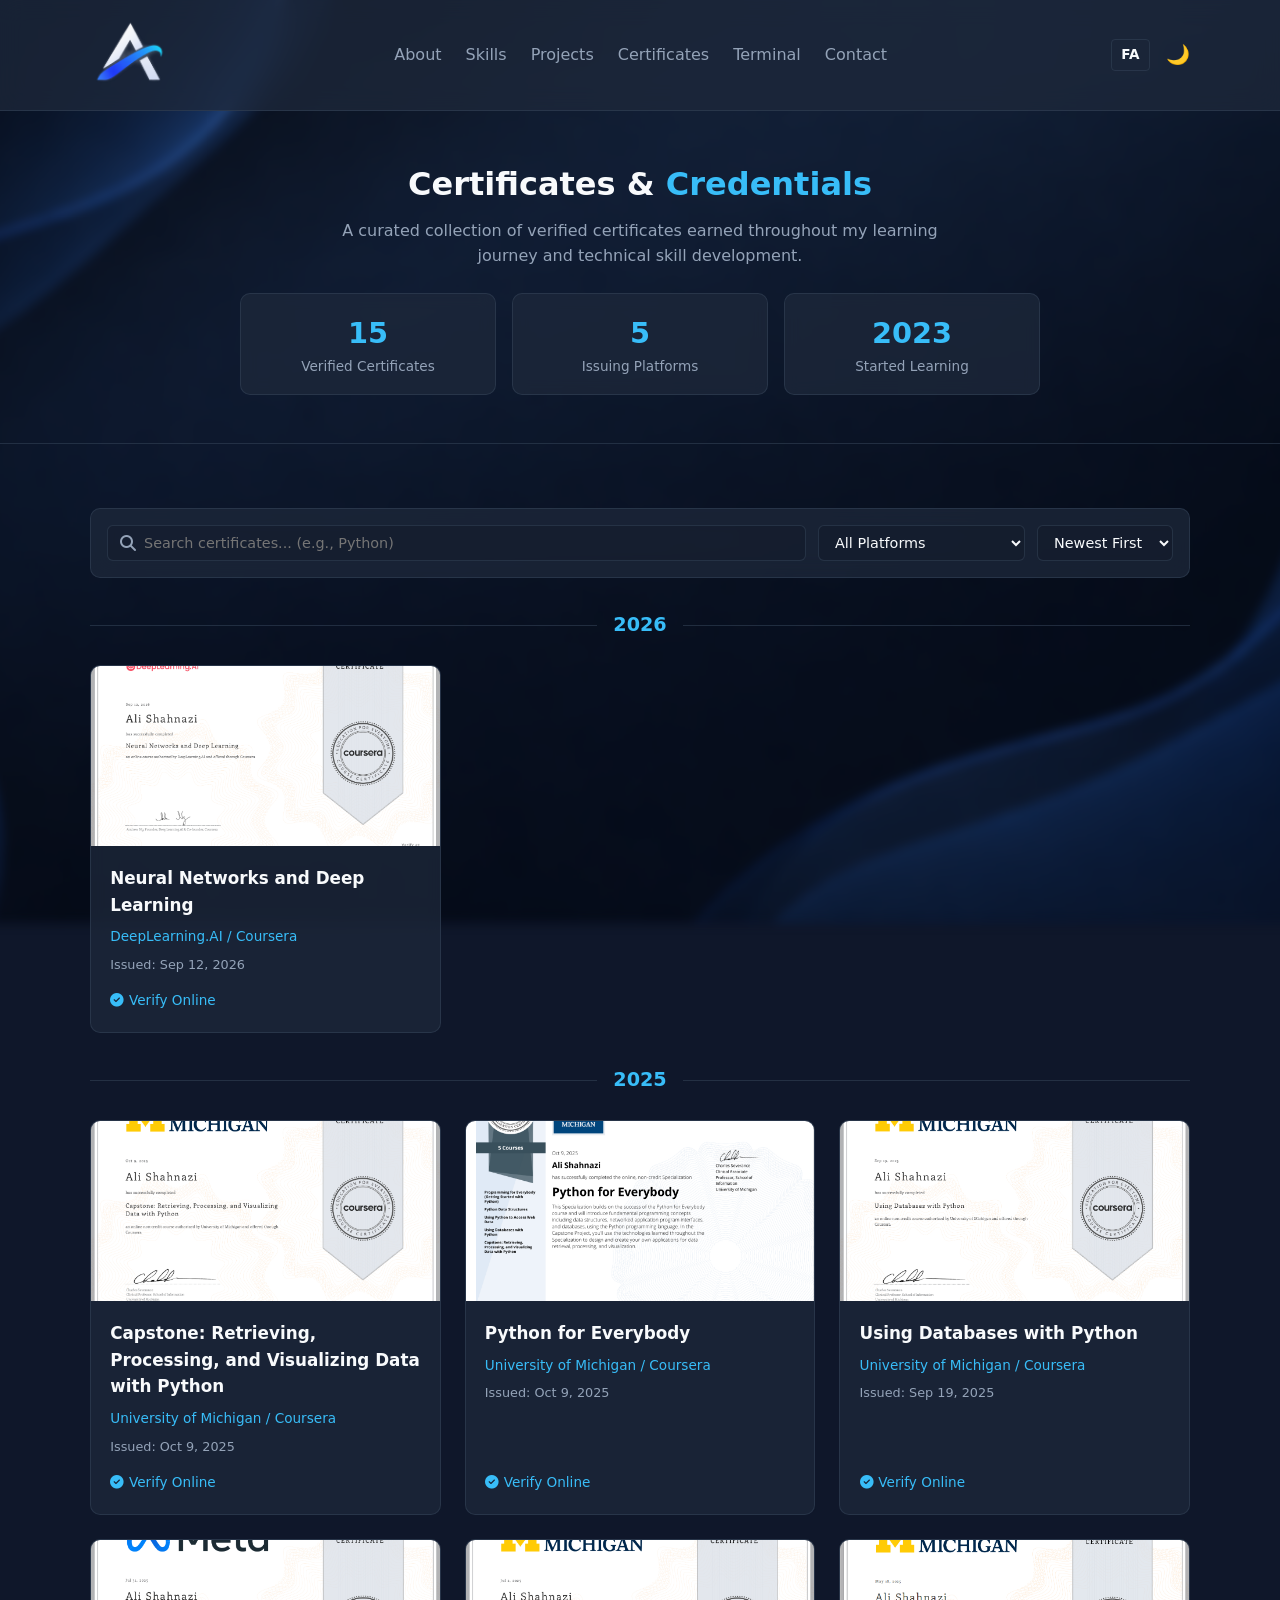
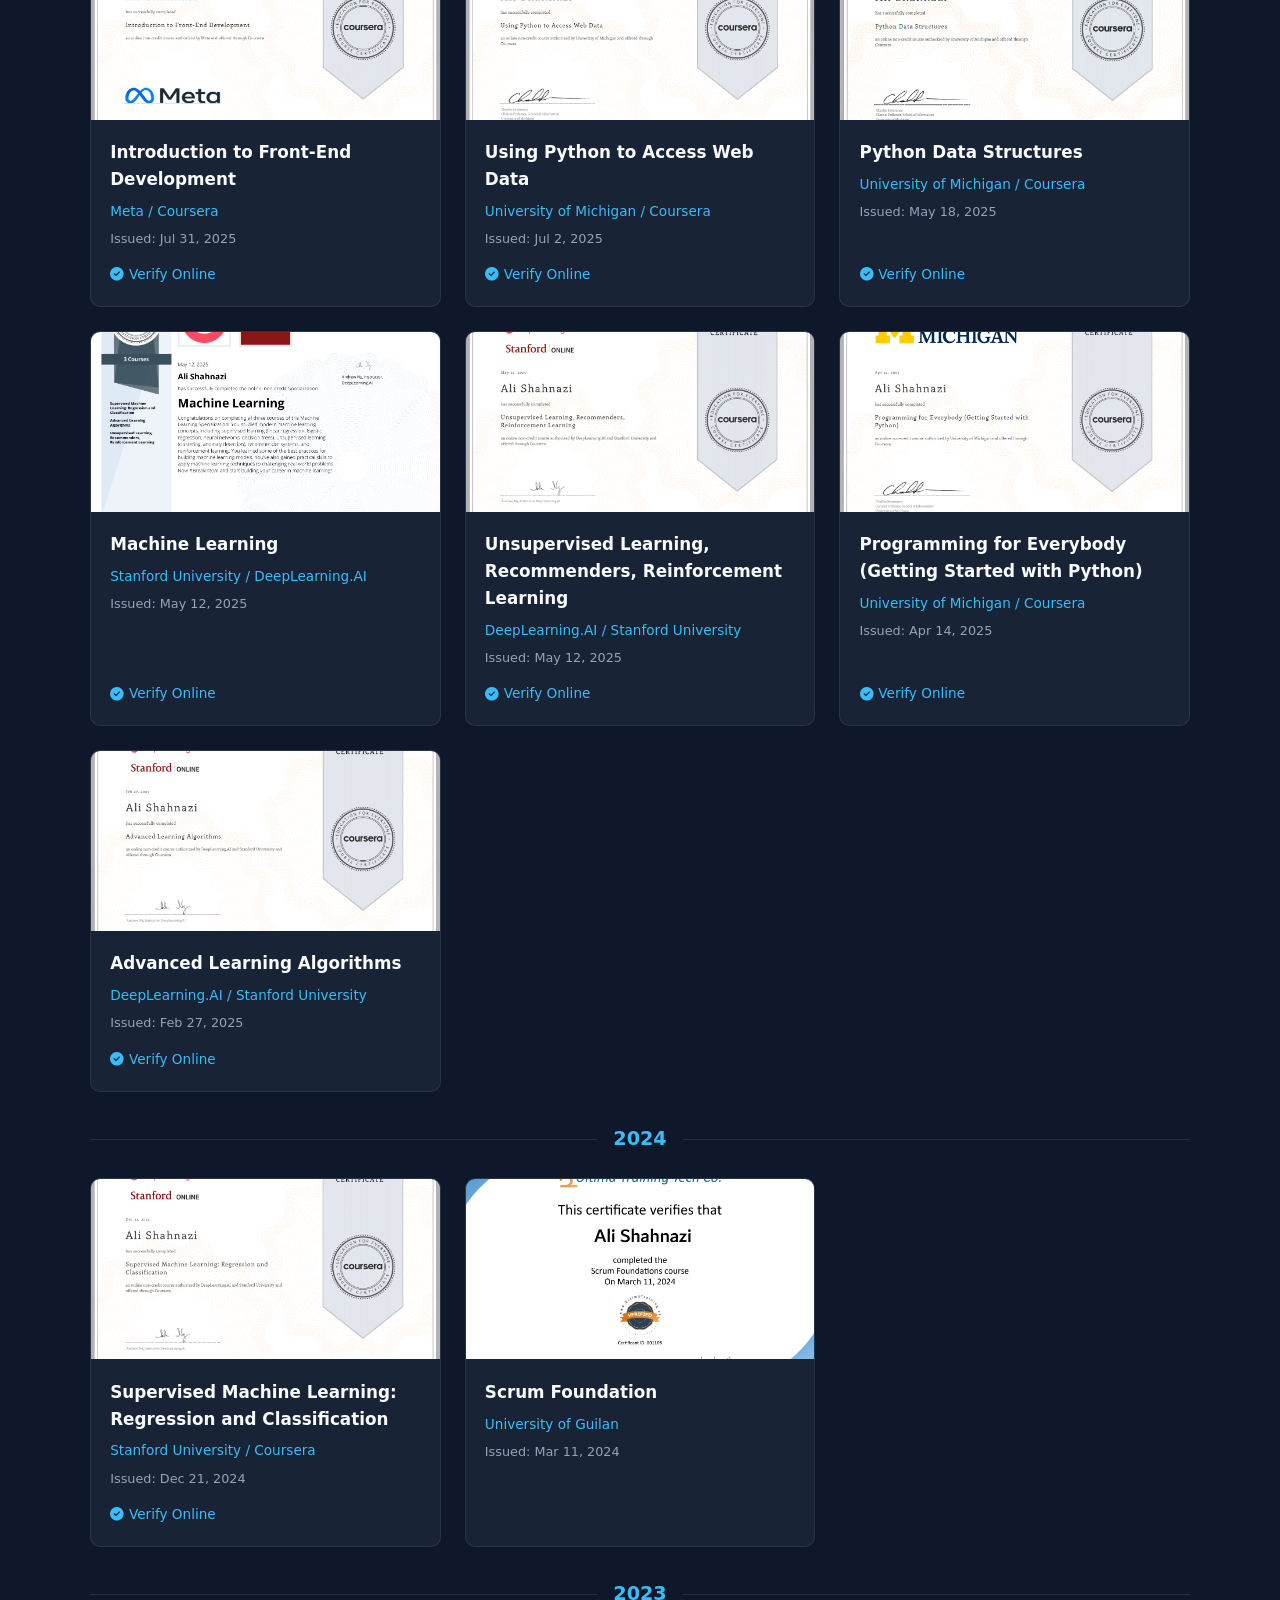
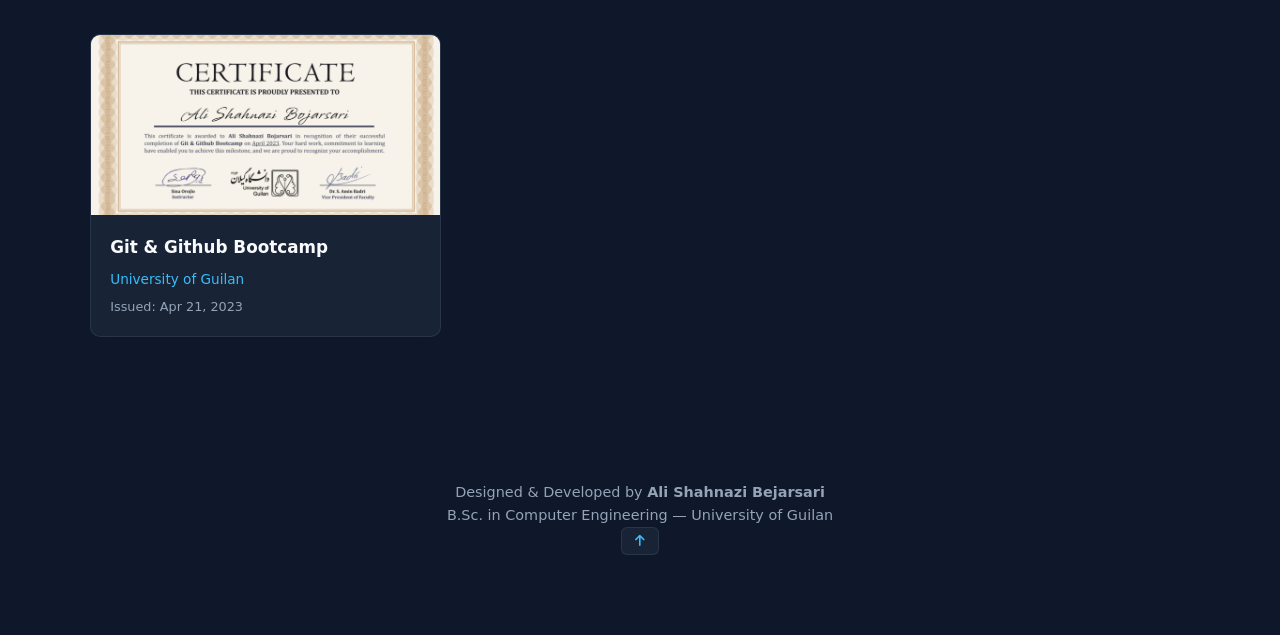
==== commit 972cb8cc: "Notice Navbar Removed and bg Url's modified" ====
--- a/certificates-en.html
+++ b/certificates-en.html
@@ -4,16 +4,15 @@
     <meta charset="UTF-8">
     <meta name="viewport" content="width=device-width, initial-scale=1.0">
     <title>Certificates | Ali Shahnazi Bejarsari</title>
+    <meta name="description" content="Verified certificates earned by Ali Shahnazi Bejarsari from University of Michigan, Stanford, Meta, and DeepLearning.AI in Machine Learning and Web Development.">
+    <link rel="canonical" href="https://alishahnazi.ir/certificates-en.html" />
+    <link rel="alternate" hreflang="en" href="https://alishahnazi.ir/certificates-en.html" />
+    <link rel="alternate" hreflang="fa" href="https://alishahnazi.ir/certificates.html" />
     <link rel="icon" type="image/png" href="photos/Neon Ribbon A App Icon.png">
     <link rel="stylesheet" href="assets/css/style.css">
     <link rel="stylesheet" href="https://cdnjs.cloudflare.com/ajax/libs/font-awesome/6.4.0/css/all.min.css">
 </head>
 <body>
-
-<nav class="header">
-    <h1 class="Update">Notice! This website is under update and development. Thank you for your patience.</h1>
-</nav>
-
 <header class="header">
     <div class="container nav-container">
         <div class="logo">
--- a/assets/css/style.css
+++ b/assets/css/style.css
@@ -1,21 +1,23 @@
 :root {
     --bg-color: #0f172a;
-    --card-bg: #1e293b;
+    --card-bg: rgba(30, 41, 59, 0.75); 
     --text-color: #f8fafc;
     --text-muted: #94a3b8;
     --primary-color: #38bdf8;
     --primary-hover: #0ea5e9;
-    --border-color: #334155;
+    --border-color: rgba(51, 65, 85, 0.6); 
+    --bg-image: url('/photos/bg-dark.png');
 }
 
 [data-theme="light"] {
     --bg-color: #f8fafc;
-    --card-bg: #ffffff;
+    --card-bg: rgba(255, 255, 255, 0.75);
     --text-color: #0f172a;
     --text-muted: #64748b;
     --primary-color: #0284c7;
     --primary-hover: #0369a1;
-    --border-color: #e2e8f0;
+    --border-color: rgba(226, 232, 240, 0.6);
+    --bg-image: url('/photos/bg-light.png');
 }
 
 * {
@@ -31,6 +33,26 @@
     color: var(--text-color);
     line-height: 1.6;
     transition: background-color 0.3s, color 0.3s;
+    min-height: 100vh;
+    position: relative;
+    z-index: 1; 
+}
+
+
+body::before {
+    content: "";
+    position: fixed;
+    top: 0;
+    left: 0;
+    width: 100%;
+    height: 100%;
+    z-index: -1; 
+    background-image: var(--bg-image);
+    background-size: cover;
+    background-position: center;
+    background-repeat: no-repeat;
+    filter: blur(5px);
+    transform: scale(1.05); 
 }
 
 .container {
@@ -42,6 +64,8 @@
 
 .header {
     background-color: var(--card-bg);
+    backdrop-filter: blur(12px);
+    -webkit-backdrop-filter: blur(12px);
     border-bottom: 1px solid var(--border-color);
     position: sticky;
     top: 0;
@@ -158,6 +182,8 @@
 
 .skill-tag {
     background-color: var(--card-bg);
+    backdrop-filter: blur(8px);
+    -webkit-backdrop-filter: blur(8px);
     border: 1px solid var(--border-color);
     padding: 0.5rem 1rem;
     border-radius: 8px;
@@ -172,9 +198,17 @@
 
 .project-card {
     background-color: var(--card-bg);
+    backdrop-filter: blur(8px);
+    -webkit-backdrop-filter: blur(8px);
     border: 1px solid var(--border-color);
     border-radius: 8px;
     padding: 1.5rem;
+    transition: transform 0.3s ease, border-color 0.3s ease;
+}
+
+.project-card:hover {
+    border-color: var(--primary-color);
+    transform: translateY(-3px);
 }
 
 .project-card h3 {
@@ -263,6 +297,8 @@
     border-radius: 6px;
     border: 1px solid var(--border-color);
     background-color: var(--card-bg);
+    backdrop-filter: blur(8px);
+    -webkit-backdrop-filter: blur(8px);
     color: var(--text-color);
     outline: none;
 }
@@ -273,7 +309,6 @@
     color: var(--text-muted);
     font-size: 0.9rem;
 }
-
 
 .social-links-container {
     text-align: center;
@@ -302,6 +337,8 @@
     height: 44px;
     border-radius: 50%;
     background: var(--card-bg);
+    backdrop-filter: blur(8px);
+    -webkit-backdrop-filter: blur(8px);
     border: 1px solid var(--border-color);
     display: flex;
     align-items: center;
@@ -330,7 +367,9 @@
     align-items: center;
     gap: 0.4rem;
     padding: 0.4rem 0.8rem;
-    background-color: var(--bg-color);
+    background-color: var(--card-bg);
+    backdrop-filter: blur(8px);
+    -webkit-backdrop-filter: blur(8px);
     border: 1px solid var(--border-color);
     border-radius: 6px;
     color: var(--text-color);
@@ -345,7 +384,7 @@
 }
 .back-to-top:hover {
     border-color: var(--primary-color);
-    background-color: var(--card-bg);
+    background-color: var(--bg-color);
     transform: translateY(-2px);
 }
 .back-to-top:hover i {
@@ -430,7 +469,6 @@
         justify-content: center;
     }
 }
-
 
 .chat-widget-container {
     position: fixed;
@@ -468,6 +506,8 @@
     width: 320px;
     height: 400px;
     background-color: var(--card-bg);
+    backdrop-filter: blur(16px);
+    -webkit-backdrop-filter: blur(16px);
     border: 1px solid var(--border-color);
     border-radius: 12px;
     box-shadow: 0 10px 30px rgba(0, 0, 0, 0.3);
@@ -537,7 +577,7 @@
     display: flex;
     padding: 0.75rem;
     border-top: 1px solid var(--border-color);
-    background-color: var(--bg-color);
+    background-color: transparent; /* شفاف شد تا بک‌گراند ویجت دیده شود */
     gap: 0.5rem;
 }
 
@@ -546,7 +586,7 @@
     padding: 0.5rem 0.75rem;
     border: 1px solid var(--border-color);
     border-radius: 6px;
-    background-color: var(--card-bg);
+    background-color: rgba(0, 0, 0, 0.1);
     color: var(--text-color);
     outline: none;
     font-size: 0.85rem;
@@ -566,7 +606,6 @@
     background-color: var(--primary-hover);
 }
 
-
 .certificates-grid {
     display: grid;
     grid-template-columns: repeat(auto-fit, minmax(280px, 1fr));
@@ -576,6 +615,8 @@
 
 .cert-card {
     background-color: var(--card-bg);
+    backdrop-filter: blur(8px);
+    -webkit-backdrop-filter: blur(8px);
     border: 1px solid var(--border-color);
     border-radius: 10px;
     overflow: hidden;
@@ -628,7 +669,6 @@
     font-size: 0.8rem;
     color: var(--text-muted);
 }
-
 
 .cert-modal {
     display: none;
@@ -687,7 +727,6 @@
     text-decoration-color: #0284c7;
 }
 
-
 .cert-preview-header {
     display: flex;
     justify-content: space-between;
@@ -709,6 +748,8 @@
     margin-bottom: 1.5rem;
     padding: 1rem 1.25rem;
     background: var(--card-bg);
+    backdrop-filter: blur(8px);
+    -webkit-backdrop-filter: blur(8px);
     border: 1px solid var(--border-color);
     border-radius: 10px;
 }
@@ -739,6 +780,8 @@
     align-items: center;
     gap: 1rem;
     background: var(--card-bg);
+    backdrop-filter: blur(8px);
+    -webkit-backdrop-filter: blur(8px);
     border: 1px solid var(--border-color);
     border-radius: 10px;
     padding: 0.9rem;
@@ -814,15 +857,14 @@
     left: 0;
     right: 0;
     height: 70px;
-    background: linear-gradient(to top, var(--bg-color), transparent);
+    background: linear-gradient(to top, var(--card-bg), transparent); 
     pointer-events: none;
 }
-
 
 .page-hero {
     text-align: center;
     padding: 3rem 1rem;
-    background: linear-gradient(135deg, rgba(56,189,248,0.1), transparent);
+    background: transparent; 
     border-bottom: 1px solid var(--border-color);
 }
 .page-hero h1 {
@@ -847,6 +889,8 @@
 }
 .stat-box {
     background: var(--card-bg);
+    backdrop-filter: blur(8px);
+    -webkit-backdrop-filter: blur(8px);
     border: 1px solid var(--border-color);
     border-radius: 10px;
     padding: 1rem;
@@ -869,6 +913,8 @@
     margin: 2rem 0 1.5rem;
     padding: 1rem;
     background: var(--card-bg);
+    backdrop-filter: blur(12px);
+    -webkit-backdrop-filter: blur(12px);
     border: 1px solid var(--border-color);
     border-radius: 10px;
     position: sticky;
@@ -881,7 +927,7 @@
     display: flex;
     align-items: center;
     gap: 0.5rem;
-    background: var(--bg-color);
+    background: rgba(0, 0, 0, 0.1);
     border: 1px solid var(--border-color);
     border-radius: 6px;
     padding: 0.5rem 0.75rem;
@@ -902,7 +948,7 @@
     color: var(--text-muted);
 }
 .cert-toolbar select {
-    background: var(--bg-color);
+    background: rgba(0, 0, 0, 0.1);
     border: 1px solid var(--border-color);
     color: var(--text-color);
     padding: 0.5rem 0.75rem;
@@ -915,6 +961,10 @@
 .cert-toolbar select:focus {
     border-color: var(--primary-color);
 }
+.cert-toolbar select option {
+    background-color: var(--bg-color);
+    color: var(--text-color);
+}
 
 .cert-year-group {
     margin-bottom: 2rem;
@@ -944,6 +994,8 @@
 
 .cert-card-big {
     background-color: var(--card-bg);
+    backdrop-filter: blur(8px);
+    -webkit-backdrop-filter: blur(8px);
     border: 1px solid var(--border-color);
     border-radius: 10px;
     overflow: hidden;
@@ -1032,7 +1084,6 @@
     margin-bottom: 0.5rem;
     color: var(--text-color);
 }
-
 
 @media (max-width: 768px) {
     .cert-preview-header {
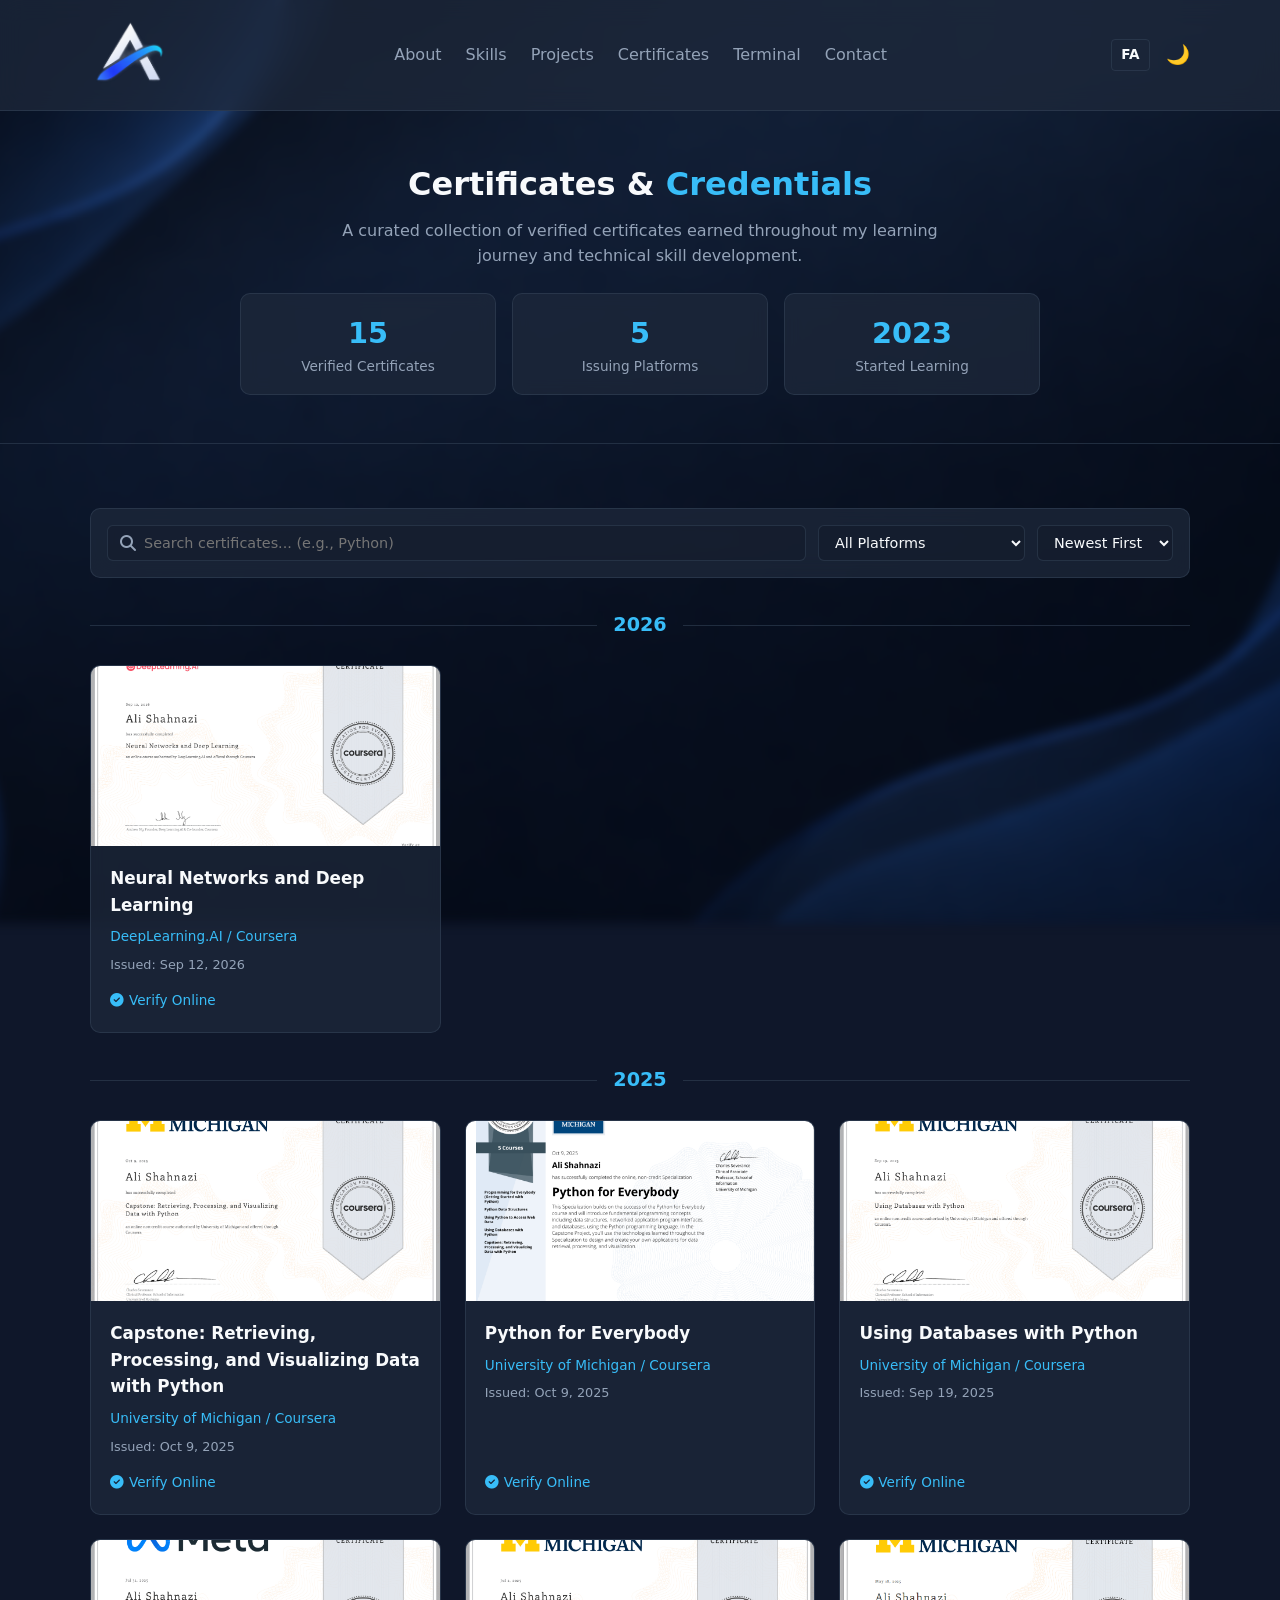
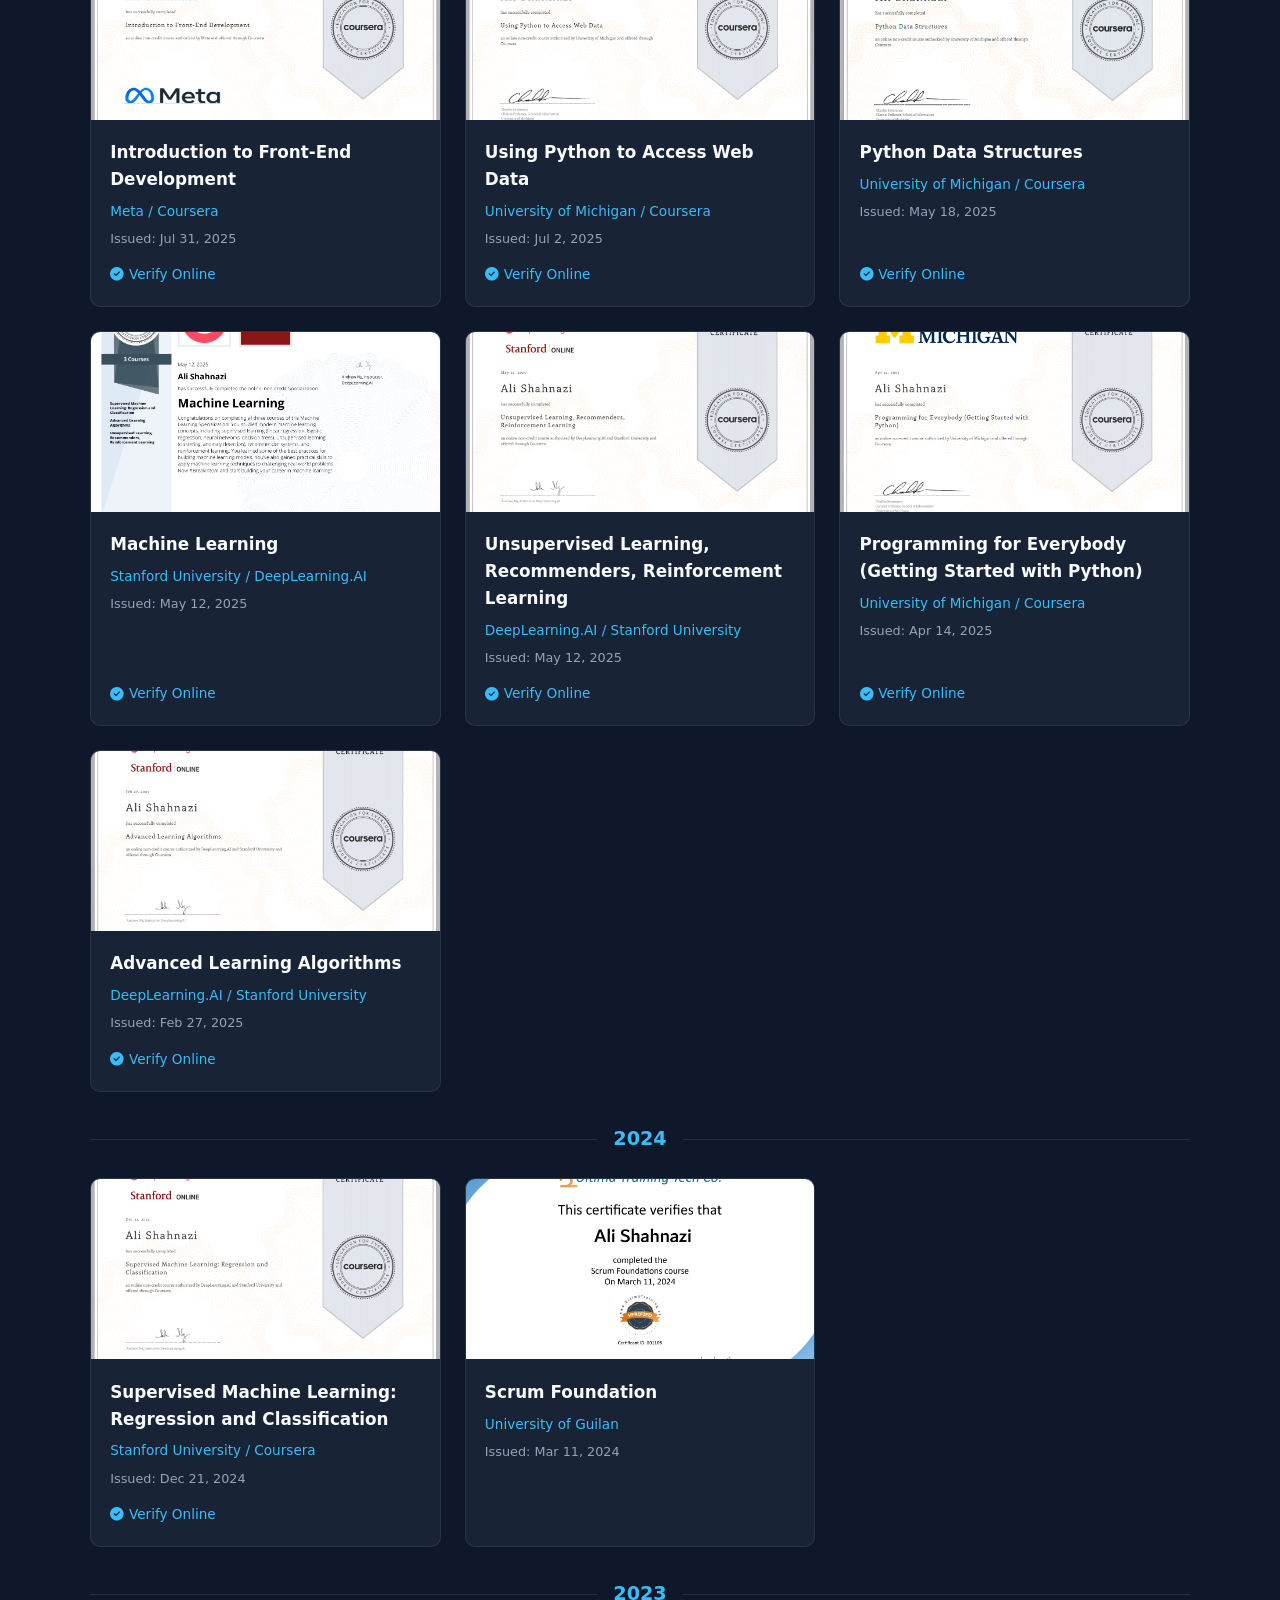
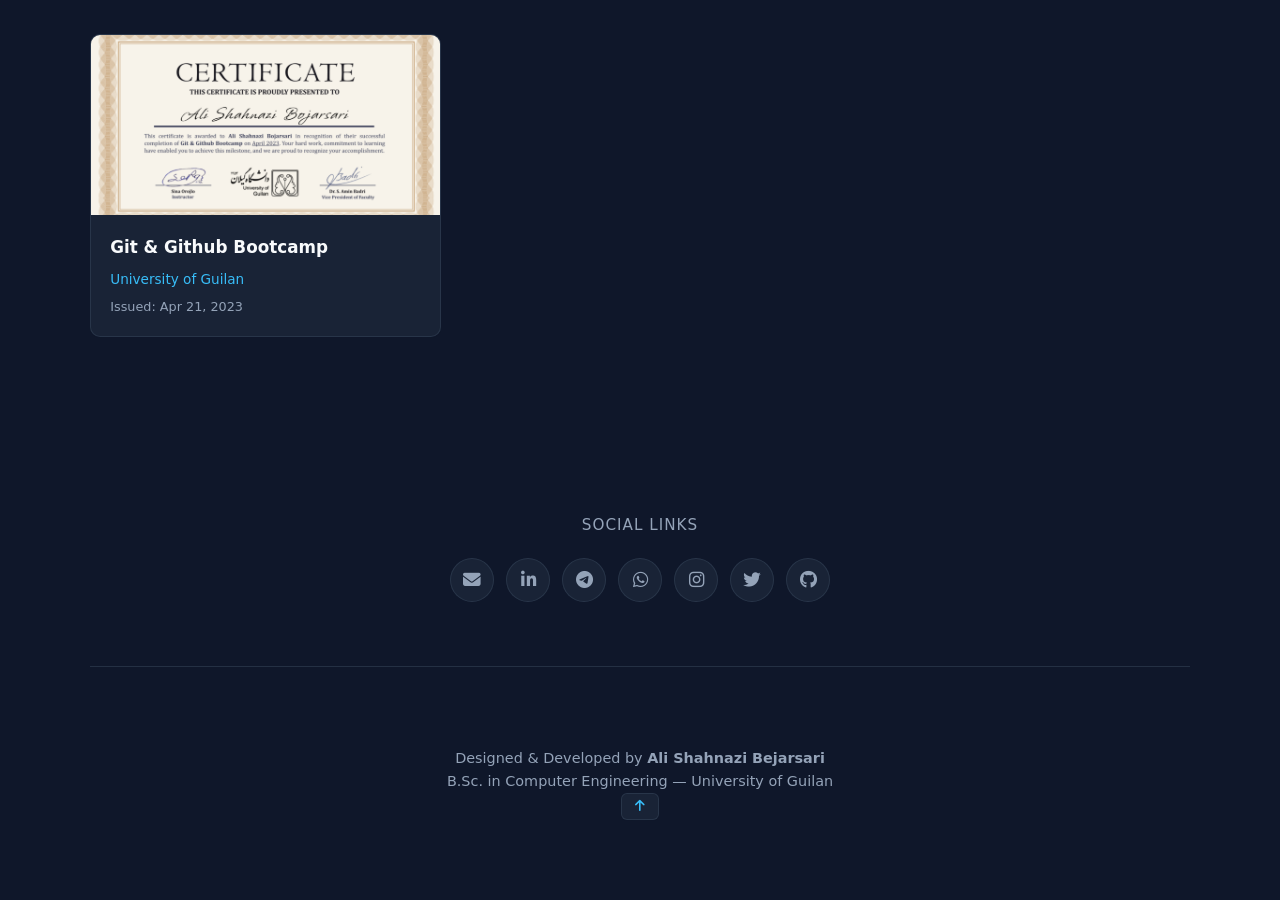
==== commit 7b71fb1e: "Email icon added in social media section and bio modified" ====
--- a/certificates-en.html
+++ b/certificates-en.html
@@ -339,6 +339,34 @@
 
     </div>
 
+ <section id="contact" class="section container">
+    <div class="social-links-container">
+        <h3>Social Links</h3>
+        <div class="social-grid-minimal">
+            <a href="mailto:alishahnazi83@gmail.com" target="_blank" class="social-icon email" title="Email" aria-label="Email">
+                <i class="fas fa-envelope"></i>
+            </a>
+            <a href="https://linkedin.com/in/ali-shahnazi-678bba342" target="_blank" class="social-icon linkedin" title="LinkedIn" aria-label="LinkedIn">
+                <i class="fab fa-linkedin-in"></i>
+            </a>
+            <a href="https://t.me/awlishahnazi" target="_blank" class="social-icon telegram" title="Telegram" aria-label="Telegram">
+                <i class="fab fa-telegram-plane"></i>
+            </a>
+            <a href="https://wa.me/+989115616919" target="_blank" class="social-icon whatsapp" title="WhatsApp" aria-label="WhatsApp">
+                <i class="fab fa-whatsapp"></i>
+            </a>
+            <a href="https://instagram.com/_alishahnazi_" target="_blank" class="social-icon instagram" title="Instagram" aria-label="Instagram">
+                <i class="fab fa-instagram"></i>
+            </a>
+            <a href="https://x.com/awlishahnazi" target="_blank" class="social-icon twitter" title="Twitter" aria-label="Twitter">
+                <i class="fab fa-twitter"></i>
+            </a>
+            <a href="https://github.com/Awlishahnazi" target="_blank" class="social-icon github" title="GitHub" aria-label="GitHub">
+                <i class="fab fa-github"></i>
+            </a>
+        </div>
+    </div>
+</section>
 </main>
 
 <footer class="footer">
--- a/assets/css/style.css
+++ b/assets/css/style.css
@@ -260,6 +260,7 @@
     height: 150px;
     overflow-y: auto;
     font-size: 0.9rem;
+    line-height: 1.6;
 }
 
 .terminal-input-line {
@@ -1117,4 +1118,10 @@
     .stats-mini {
         gap: 1rem;
     }
+}
+
+
+.social-icon.email:hover { 
+    background: #ea4335; 
+    border-color: #ea4335; 
 }
